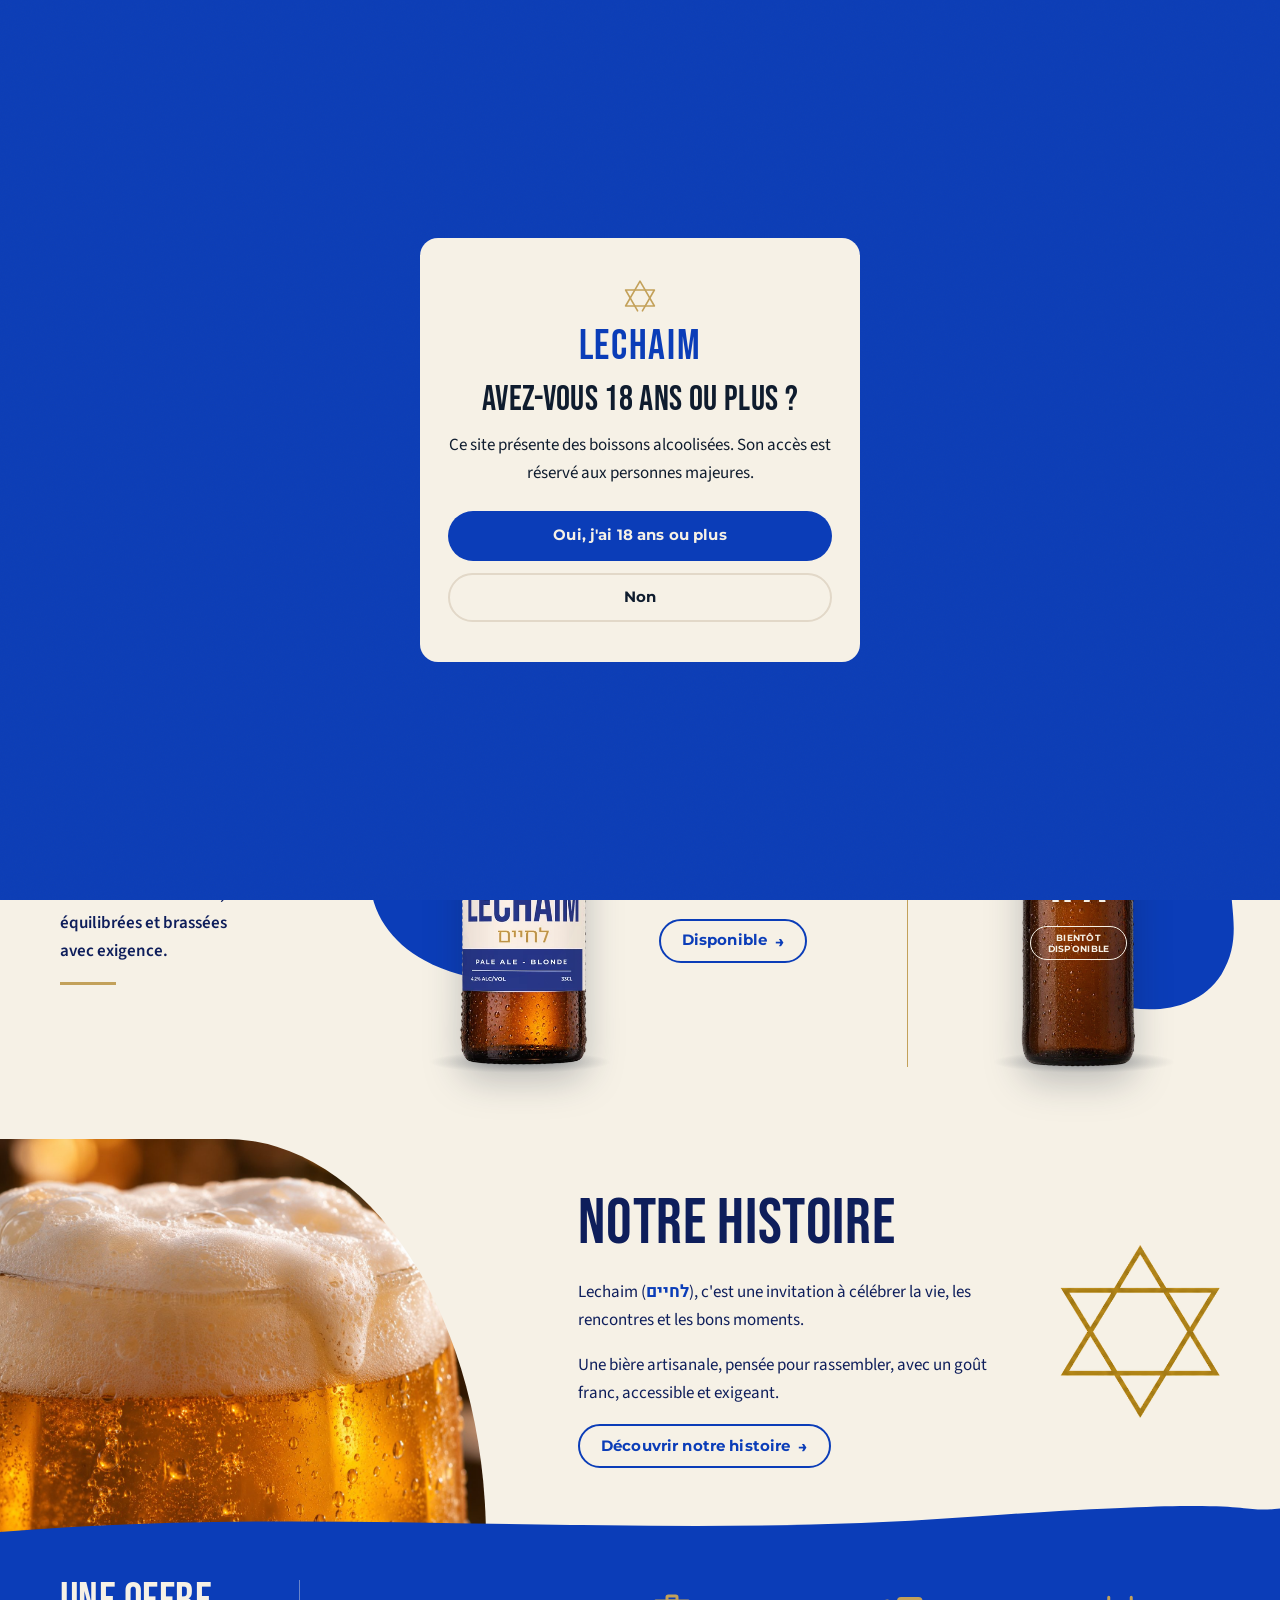
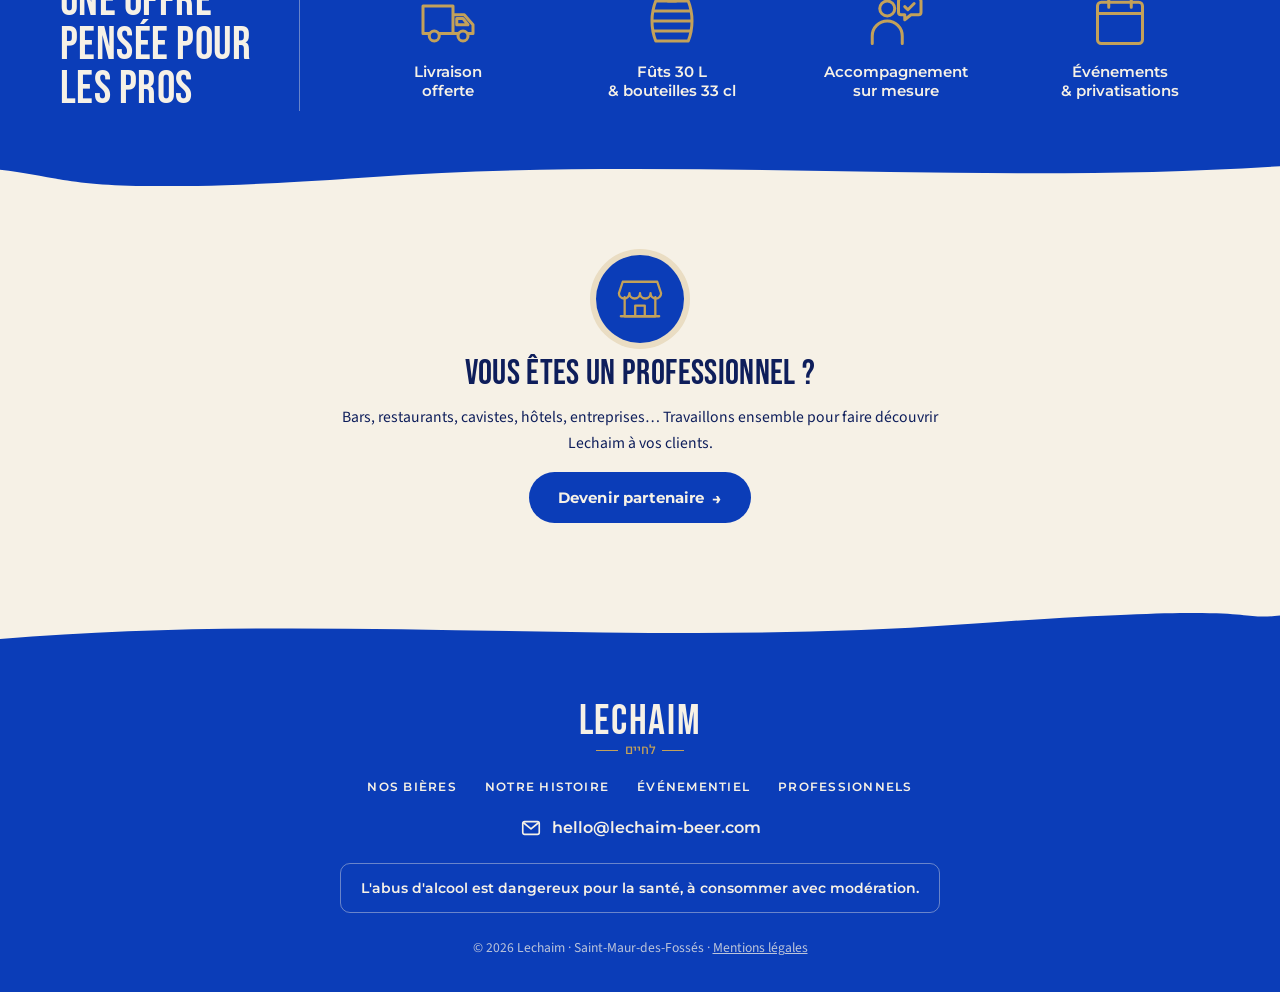
==== index.html @ b15ecffa "Formulaires : message de confirmation après l'envoi Co-Authored-By: Claude Opus 5.5 <noreply@anthrop" ====
<!doctype html>
<html lang="fr">
<head>
  <meta charset="utf-8">
  <meta name="viewport" content="width=device-width, initial-scale=1">
  <title>Lechaim · À la vie, et à tous ceux qui la célèbrent</title>
  <meta name="description" content="Lechaim, bières artisanales inspirées de la culture du partage. Pale Ale – Blonde 4,2 %, en fût de 30 L et bouteille de 33 cl. Offre dédiée aux professionnels.">
  <meta name="theme-color" content="#0B3DB8">
  <link rel="canonical" href="https://lechaim-beer.com/">
  <meta property="og:title" content="Lechaim · À la vie, et à tous ceux qui la célèbrent">
  <meta property="og:description" content="Lechaim, bières artisanales inspirées de la culture du partage. Pale Ale – Blonde 4,2 %, en fût de 30 L et bouteille de 33 cl. Offre dédiée aux professionnels.">
  <meta property="og:type" content="website">
  <meta property="og:url" content="https://lechaim-beer.com/">
  <link rel="icon" href="assets/img/favicon.svg" type="image/svg+xml">
  <link rel="preconnect" href="https://fonts.googleapis.com">
  <link rel="preconnect" href="https://fonts.gstatic.com" crossorigin>
  <link href="https://fonts.googleapis.com/css2?family=Bebas+Neue&family=Heebo:wght@500;700&family=Montserrat:wght@500;600;700&family=Source+Sans+3:wght@400;600&display=swap" rel="stylesheet">
  <link rel="stylesheet" href="assets/css/style.css?v=2026112404">
</head>
<body>

  <!-- Symboles réutilisables -->
  <svg width="0" height="0" style="position:absolute" aria-hidden="true">
    <!-- Étoile de David au trait, ouverte en bas (comme sur l'étiquette) -->
    <symbol id="star" viewBox="0 0 100 100">
      <g fill="none" stroke="currentColor" style="stroke-width: var(--sw, 4)" stroke-linejoin="round" stroke-linecap="round">
        <path d="M50 8 L86 70 L14 70 Z"/>
        <path d="M14 30 L86 30 L56 82 M44 82 L14 30"/>
      </g>
    </symbol>
    <!-- Vagues épaisses de la planche (couleur = currentColor) -->
    <symbol id="ribbons" viewBox="0 0 600 500" preserveAspectRatio="xMaxYMid slice" style="overflow:visible">
      <g fill="none" stroke="currentColor" stroke-linecap="round">
        <path d="M640 30 C 500 50, 540 190, 400 225 S 250 400, 150 540" stroke-width="74"/>
        <path d="M660 300 C 570 300, 560 420, 460 540" stroke-width="52"/>
      </g>
    </symbol>
    <!-- Rayons en éventail -->
    <symbol id="rays" viewBox="0 0 100 56">
      <g stroke="currentColor" stroke-width="3" stroke-linecap="round" fill="none">
        <line x1="50" y1="40" x2="50" y2="4"/>
        <line x1="40" y1="42" x2="30" y2="8"/><line x1="60" y1="42" x2="70" y2="8"/>
        <line x1="31" y1="47" x2="12" y2="20"/><line x1="69" y1="47" x2="88" y2="20"/>
        <line x1="26" y1="54" x2="2" y2="40"/><line x1="74" y1="54" x2="98" y2="40"/>
      </g>
    </symbol>

    <!-- Icônes au trait -->
    <symbol id="i-arrow" viewBox="0 0 24 24"><path d="M4 12h15M13 6l6 6-6 6" fill="none" stroke="currentColor" stroke-width="2" stroke-linecap="round" stroke-linejoin="round"/></symbol>
    <symbol id="i-briefcase" viewBox="0 0 24 24"><g fill="none" stroke="currentColor" stroke-width="1.8" stroke-linejoin="round"><rect x="3" y="7" width="18" height="13" rx="2"/><path d="M9 7V5h6v2M3 12h18M11 12v2h2v-2"/></g></symbol>
    <symbol id="i-truck" viewBox="0 0 48 48"><g fill="none" stroke="currentColor" stroke-width="2.4" stroke-linejoin="round" stroke-linecap="round"><path d="M4 12h24v22H4zM28 19h9l7 8v7H28z"/><circle cx="13" cy="36" r="4" fill="var(--icon-bg, #0B3DB8)"/><circle cx="36" cy="36" r="4" fill="var(--icon-bg, #0B3DB8)"/><path d="M31 22h5l4 5h-9z"/></g></symbol>
    <symbol id="i-keg" viewBox="0 0 48 48"><g fill="none" stroke="currentColor" stroke-width="2.4" stroke-linejoin="round"><path d="M11 8h26c2 5 3 11 3 16s-1 11-3 16H11c-2-5-3-11-3-16s1-11 3-16z"/><path d="M9 16h30M8 24h32M9 32h30"/><rect x="20" y="4" width="8" height="4" rx="1"/></g></symbol>
    <symbol id="i-cheers" viewBox="0 0 48 48"><g fill="none" stroke="currentColor" stroke-width="2.4" stroke-linejoin="round" stroke-linecap="round"><g transform="rotate(-16 15 28)"><path d="M8 14h14l-1.5 28h-11z"/><path d="M8.6 21h12.8"/></g><g transform="rotate(16 33 28)"><path d="M26 14h14l-1.5 28h-11z"/><path d="M26.6 21h12.8"/></g><path d="M24 3v5M18 5l2.5 4M30 5l-2.5 4"/></g></symbol>
    <symbol id="i-calendar" viewBox="0 0 48 48"><g fill="none" stroke="currentColor" stroke-width="2.4" stroke-linejoin="round" stroke-linecap="round"><rect x="6" y="9" width="36" height="33" rx="3"/><path d="M6 18h36M15 5v8M33 5v8"/></g></symbol>
    <symbol id="i-handshake" viewBox="0 0 48 48"><g fill="none" stroke="currentColor" stroke-width="2.4" stroke-linejoin="round" stroke-linecap="round"><path d="M2 16l8-4 6 2M46 16l-8-4-10 3-8 6c-2 2 0 5 3 4l6-4"/><path d="M10 12l-6 16 4 3M38 12l6 16-4 3"/><path d="M8 31l4 4c1 1 3 1 4 0M14 33l4 4c1 1 3 1 4 0M20 36l3 3c1 1 3 1 4 0l13-8M24 31l4 4"/></g></symbol>
    <symbol id="i-mail" viewBox="0 0 24 24"><g fill="none" stroke="currentColor" stroke-width="1.8" stroke-linejoin="round"><rect x="3" y="5" width="18" height="14" rx="2"/><path d="M3.5 6l8.5 7 8.5-7"/></g></symbol>
    <symbol id="i-box" viewBox="0 0 48 48"><g fill="none" stroke="currentColor" stroke-width="2.4" stroke-linejoin="round"><path d="M24 4l18 9v22l-18 9-18-9V13z"/><path d="M6 13l18 9 18-9M24 22v22M15 8.5l18 9v7"/></g></symbol>
    <symbol id="i-refresh" viewBox="0 0 48 48"><g fill="none" stroke="currentColor" stroke-width="2.4" stroke-linecap="round" stroke-linejoin="round"><path d="M39 18A16 16 0 0 0 10 14M9 30a16 16 0 0 0 29 4"/><path d="M10 6v8h8M38 42v-8h-8"/></g></symbol>
    <symbol id="i-cloche" viewBox="0 0 48 48"><g fill="none" stroke="currentColor" stroke-width="2.4" stroke-linecap="round" stroke-linejoin="round"><path d="M8 34a16 16 0 0 1 32 0z"/><path d="M4 38h40M24 18v-4M21 14h6"/></g></symbol>
    <symbol id="i-bottles" viewBox="0 0 48 48"><g fill="none" stroke="currentColor" stroke-width="2.4" stroke-linejoin="round"><path d="M14 4h4v9c0 3 4 5 4 9v22H10V22c0-4 4-6 4-9z"/><path d="M30 4h4v9c0 3 4 5 4 9v22H26V22c0-4 4-6 4-9z"/><path d="M10 28h12M26 28h12"/></g></symbol>
    <symbol id="i-shop" viewBox="0 0 48 48"><g fill="none" stroke="currentColor" stroke-width="2.4" stroke-linejoin="round"><path d="M6 8h36l3 10H3z"/><path d="M3 18c0 4 7 4 7 0 0 4 7 4 7 0 0 4 7 4 7 0 0 4 7 4 7 0 0 4 7 4 7 0 0 4 7 4 7 0"/><path d="M7 24v18h34V24M12 42V30h10v12M27 30h9v7h-9z"/></g></symbol>
    <symbol id="i-pro" viewBox="0 0 48 48"><g fill="none" stroke="currentColor" stroke-width="2.4" stroke-linejoin="round" stroke-linecap="round"><path d="M8 22v20h32V22"/><path d="M6 6h36l4 12a5.5 5.5 0 0 1-11 0 5.5 5.5 0 0 1-11 0 5.5 5.5 0 0 1-11 0 5.5 5.5 0 0 1-11 0z"/><path d="M19 42V31h10v11M4 42h40"/></g></symbol>
    <symbol id="i-conseil" viewBox="0 0 48 48"><g fill="none" stroke="currentColor" stroke-width="2.4" stroke-linejoin="round" stroke-linecap="round"><circle cx="17" cy="14" r="6"/><path d="M5 42v-6a12 12 0 0 1 24 0v6"/><path d="M28 6h14a2 2 0 0 1 2 2v9a2 2 0 0 1-2 2h-6l-5 4v-4h-3a2 2 0 0 1-2-2V8a2 2 0 0 1 2-2z"/><path d="M31 12.5l2.5 2.5 5-5"/></g></symbol>
    <symbol id="i-traiteur" viewBox="0 0 48 48"><g fill="none" stroke="currentColor" stroke-width="2.4" stroke-linejoin="round" stroke-linecap="round"><path d="M3 8c7 5 14 7 21 7s14-2 21-7"/><path d="M8 11l3 9 4-7M20 14.6l4 9 4-9M33 13l4 7 3-9"/><path d="M10 40a14 14 0 0 1 28 0z"/><path d="M6 44h36M24 26v-2"/></g></symbol>
    <symbol id="i-pin" viewBox="0 0 22 28"><path d="M11 0C5 0 0 5 0 11c0 8 11 17 11 17s11-9 11-17C22 5 17 0 11 0z" fill="currentColor"/><circle cx="11" cy="11" r="4" fill="#efe3cc"/></symbol>
  </svg>

  <!-- Contrôle d'âge (exigé pour un site de boisson alcoolisée) -->
  <div class="age-gate" id="age-gate" role="dialog" aria-modal="true" aria-labelledby="age-title" hidden>
    <div class="age-gate__card">
      <svg class="age-gate__star" aria-hidden="true"><use href="#star"/></svg>
      <p class="age-gate__logo">LECHAIM</p>
      <h2 id="age-title">Avez-vous 18 ans ou plus ?</h2>
      <p>Ce site présente des boissons alcoolisées. Son accès est réservé aux personnes majeures.</p>
      <div class="age-gate__actions">
        <button class="btn btn--blue" id="age-yes">Oui, j'ai 18 ans ou plus</button>
        <a class="btn btn--ghost" href="https://www.alcool-info-service.fr/">Non</a>
      </div>
    </div>
  </div>

  <header class="site-header" id="top">
    <div class="container site-header__inner">
      <a class="logo" href="./" aria-label="Lechaim, accueil">
        <span class="logo__name">LECHAIM</span>
        <span class="logo__he" lang="he" dir="rtl">לחיים</span>
      </a>
      <button class="nav-toggle" id="nav-toggle" aria-expanded="false" aria-controls="nav">
        <span class="sr-only">Menu</span><span></span><span></span><span></span>
      </button>
      <nav class="nav" id="nav" aria-label="Navigation principale">
        <a href="bieres.html">Nos bières</a>
        <a href="histoire.html">Notre histoire</a>
        <a href="evenements.html">Événementiel</a>
        <a class="btn btn--blue btn--sm btn--arrow btn--pro" href="pros.html">Professionnels</a>
      </nav>
    </div>
  </header>

  <main>
    <!-- HERO -->
    <section class="home-hero">
      <img class="home-hero__photo" src="assets/img/visuels/hero-verres.jpg" alt="Deux verres Lechaim sur une table en bois, en terrasse" width="1672" height="941">
      <svg class="home-hero__shape" viewBox="0 0 700 600" preserveAspectRatio="none" aria-hidden="true">
        <path d="M0 0 H610 C 540 90, 580 200, 540 300 C 500 390, 520 500, 500 600 H0 Z" fill="#0B3DB8"/>
      </svg>
      <div class="container home-hero__inner">
        <h1>À la vie, et à tous ceux qui la célèbrent</h1>
        <span class="rule" aria-hidden="true"></span>
        <p class="home-hero__lead">Des bières artisanales, modernes et conviviales, inspirées de la culture du partage.</p>
        <a class="btn btn--cream btn--arrow" href="pros.html#partenaire">Devenir partenaire</a>
      </div>
      <svg class="wave wave--bottom" viewBox="0 0 1440 120" preserveAspectRatio="none" aria-hidden="true">
        <path d="M0 70 C 300 20, 600 110, 900 70 S 1300 30, 1440 60 L1440 120 L0 120 Z" fill="#F6F1E6"/>
      </svg>
    </section>

    <!-- NOS BIÈRES -->
    <section class="home-beers" id="bieres">
      <div class="container home-beers__inner">
        <div class="home-beers__intro">
          <h2 class="title-xl">Nos bières</h2>
          <p>Des recettes actuelles, équilibrées et brassées avec exigence.</p>
          <span class="rule" aria-hidden="true"></span>
        </div>
        <div class="home-beer">
          <div class="home-beer__visual"><svg class="blob" viewBox="0 0 200 220" aria-hidden="true"><path d="M112 6 C 160 0, 196 34, 186 82 C 178 120, 198 150, 176 186 C 150 226, 92 222, 52 200 C 14 180, -6 140, 10 100 C 22 70, 50 62, 62 38 C 74 16, 88 9, 112 6 Z" fill="#0B3DB8"/></svg>
            <img class="bottle-img" src="assets/img/visuels/pale-ale-bouteille.webp" alt="Bouteille Lechaim Pale Ale – Blonde, 33 cl" width="420" height="849">
          </div>
          <div class="home-beer__info">
            <h3>Pale Ale<br>4,2 %</h3>
            <p>Blonde, fraîche et équilibrée.</p>
            <a class="btn btn--outline btn--arrow" href="bieres.html">Disponible</a>
          </div>
        </div>
        <div class="home-beer home-beer--soon">
          <div class="home-beer__visual"><svg class="blob" viewBox="0 0 200 220" aria-hidden="true"><path d="M112 6 C 160 0, 196 34, 186 82 C 178 120, 198 150, 176 186 C 150 226, 92 222, 52 200 C 14 180, -6 140, 10 100 C 22 70, 50 62, 62 38 C 74 16, 88 9, 112 6 Z" fill="#0B3DB8"/></svg>
            <img class="home-beer__rays" src="assets/img/visuels/motif-rayons.png" alt="" aria-hidden="true">
            <div class="ipa-bottle" role="img" aria-label="Bouteille Lechaim IPA, bientôt disponible">
              <img src="assets/img/visuels/bouteille-ipa.webp" alt="" width="420" height="860">
              <span class="ipa-bottle__name">IPA</span>
              <span class="ipa-bottle__badge">Bientôt<br>disponible</span>
            </div>
          </div>
        </div>
      </div>
    </section>

    <!-- NOTRE HISTOIRE -->
    <section class="home-story" id="histoire">
      <img class="home-story__photo" src="assets/img/visuels/mousse.jpg" alt="" width="1448" height="1086" loading="lazy">
      <div class="container home-story__inner">
        <div class="home-story__text">
          <h2 class="title-xl">Notre histoire</h2>
          <p>Lechaim (<span lang="he" dir="rtl" class="he-inline">לחיים</span>), c'est une invitation à célébrer la vie, les rencontres et les bons moments.</p>
          <p>Une bière artisanale, pensée pour rassembler, avec un goût franc, accessible et exigeant.</p>
          <a class="btn btn--outline btn--arrow" href="histoire.html">Découvrir notre histoire</a>
        </div>
        <img class="home-story__star" src="assets/img/visuels/motif-etoile.png" alt="" aria-hidden="true">
      </div>
    </section>

    <!-- OFFRE PROS -->
    <section class="home-pros">
      <div class="container home-pros__inner">
        <h2>Une offre<br>pensée pour<br>les pros</h2>
        <ul class="home-pros__list">
          <li><svg aria-hidden="true"><use href="#i-truck"/></svg>Livraison<br>offerte</li>
          <li><svg aria-hidden="true"><use href="#i-keg"/></svg>Fûts 30 L<br>&amp; bouteilles 33 cl</li>
          <li><svg aria-hidden="true"><use href="#i-conseil"/></svg>Accompagnement<br>sur mesure</li>
          <li><svg aria-hidden="true"><use href="#i-calendar"/></svg>Événements<br>&amp; privatisations</li>
        </ul>
      </div>
    </section>

    <!-- PROFESSIONNELS (la section « Où nous trouver » reviendra avec les premiers points de vente) -->
    <section class="home-find home-find--pro-only">
      <div class="container home-find__inner">
        <div class="home-find__pro">
          <span class="home-find__badge" aria-hidden="true"><svg><use href="#i-pro"/></svg></span>
          <h3>Vous êtes un professionnel ?</h3>
          <p>Bars, restaurants, cavistes, hôtels, entreprises… Travaillons ensemble pour faire découvrir Lechaim à vos clients.</p>
          <a class="btn btn--blue btn--arrow" href="pros.html">Devenir partenaire</a>
        </div>
      </div>
    </section>
  </main>

  <footer class="site-footer">
    <div class="container site-footer__inner">
      <div class="site-footer__brand">
        <span class="logo__name">LECHAIM</span>
        <span class="logo__he" lang="he" dir="rtl">לחיים</span>
      </div>
      <nav class="site-footer__nav" aria-label="Pied de page">
        <a href="bieres.html">Nos bières</a>
        <a href="histoire.html">Notre histoire</a>
        <a href="evenements.html">Événementiel</a>
        <a href="pros.html">Professionnels</a>
      </nav>
      <a class="site-footer__mail" href="mailto:hello@lechaim-beer.com"><svg class="icon" aria-hidden="true"><use href="#i-mail"/></svg>hello@lechaim-beer.com</a>
      <p class="site-footer__legal">L'abus d'alcool est dangereux pour la santé, à consommer avec modération.</p>
      <p class="site-footer__small">© <span id="year">2026</span> Lechaim · Saint-Maur-des-Fossés · <a href="mentions-legales.html">Mentions légales</a></p>
    </div>
  </footer>

  <script src="assets/js/main.js?v=2026112404"></script>
</body>
</html>
---- assets/css/style.css ----
/* Lechaim · feuille de style principale
   Charte : bleu #0B3DB8, crème #F6F1E6, sable #E2D8C8, or #C3A15A, bleu nuit #0F1C2E
   Polices : Bebas Neue Pro (titres, repli Bebas Neue), Montserrat (UI), Source Sans 3 (texte), Heebo (hébreu) */

:root {
  --blue: #0B3DB8;
  --blue-deep: #08308f;
  --cream: #F6F1E6;
  --sand: #E2D8C8;
  --gold: #C3A15A;
  --night: #0F1C2E;
  --amber: #E9B949;

  --f-display: "Bebas Neue Pro", "Bebas Neue", Impact, sans-serif;
  --f-ui: "Montserrat", system-ui, sans-serif;
  --f-text: "Source Sans 3", system-ui, sans-serif;
  --f-he: "Heebo", "Arial Hebrew", sans-serif;

  --radius: 18px;
  --container: 1160px;
  --grain: url("data:image/svg+xml,%3Csvg xmlns='http://www.w3.org/2000/svg' width='160' height='160'%3E%3Cfilter id='n'%3E%3CfeTurbulence type='fractalNoise' baseFrequency='.9' numOctaves='3' stitchTiles='stitch'/%3E%3CfeColorMatrix values='0 0 0 0 0.06 0 0 0 0 0.11 0 0 0 0 0.18 0 0 0 .07 0'/%3E%3C/filter%3E%3Crect width='100%25' height='100%25' filter='url(%23n)'/%3E%3C/svg%3E");
}

*, *::before, *::after { box-sizing: border-box; }
html { scroll-behavior: smooth; scroll-padding-top: 84px; }
body {
  margin: 0;
  font: 400 1.0625rem/1.65 var(--f-text);
  color: var(--night);
  background: var(--cream);
  -webkit-font-smoothing: antialiased;
  overflow-x: hidden;
}
img, svg { display: block; max-width: 100%; }
a { color: inherit; }
h1, h2, h3 { font-family: var(--f-display); font-weight: 400; letter-spacing: .01em; line-height: .95; margin: 0 0 .4em; }
h1 { font-size: clamp(3.4rem, 8vw, 6.4rem); }
h2 { font-size: clamp(2.6rem, 5vw, 4rem); color: var(--blue); }
h3 { font-size: 2rem; }
p { margin: 0 0 1em; }
[lang="he"] { font-family: var(--f-he); }

.container { width: min(100% - 32px, var(--container)); margin-inline: auto; }
.sr-only { position: absolute; width: 1px; height: 1px; overflow: hidden; clip: rect(0 0 0 0); white-space: nowrap; }

.eyebrow {
  font: 600 .78rem/1 var(--f-ui);
  letter-spacing: .18em; text-transform: uppercase;
  color: var(--blue); margin-bottom: 1rem;
}
.eyebrow--gold { color: var(--gold); }

/* Boutons */
.btn {
  display: inline-flex; align-items: center; justify-content: center; gap: .5em;
  font: 700 .85rem/1 var(--f-ui); letter-spacing: .1em; text-transform: uppercase;
  padding: 1.05em 1.8em; border-radius: 999px; border: 2px solid transparent;
  text-decoration: none; cursor: pointer; transition: transform .15s, background .2s, color .2s;
}
.btn:hover { transform: translateY(-2px); }
.btn--blue { background: var(--blue); color: var(--cream); }
.btn--blue:hover { background: var(--blue-deep); }
.btn--cream { background: var(--cream); color: var(--blue); }
.btn--ghost { border-color: var(--sand); color: var(--night); background: transparent; }
.btn--sm { padding: .8em 1.4em; font-size: .78rem; }

/* Logo */
.logo { display: inline-grid; grid-template-columns: auto; justify-items: center; text-decoration: none; position: relative; padding-top: 6px; }
.logo__name { font: 400 2.1rem/0.9 var(--f-display); color: var(--blue); letter-spacing: .04em; }
.logo__he {
  display: flex; align-items: center; gap: .5em;
  font: 500 .8rem/1 var(--f-he); color: var(--gold); margin-top: .25em;
}
.logo__he::before, .logo__he::after { content: ""; width: 22px; height: 1px; background: var(--gold); }
.logo__star { position: absolute; width: 18px; height: 18px; color: var(--gold); top: -6px; right: -10px; }

/* En-tête */
.site-header {
  position: sticky; top: 0; z-index: 50;
  background: color-mix(in srgb, var(--cream) 92%, transparent);
  backdrop-filter: blur(8px);
  border-bottom: 1px solid var(--sand);
}
.site-header__inner { display: flex; align-items: center; justify-content: space-between; height: 76px; }
.nav { display: flex; align-items: center; gap: 2rem; }
.nav a:not(.btn) {
  font: 600 .82rem/1 var(--f-ui); letter-spacing: .08em; text-transform: uppercase;
  text-decoration: none; color: var(--night); position: relative;
}
.nav a:not(.btn)::after {
  content: ""; position: absolute; left: 0; right: 0; bottom: -6px; height: 2px;
  background: var(--gold); transform: scaleX(0); transition: transform .2s;
}
.nav a:not(.btn):hover::after { transform: scaleX(1); }
.nav-toggle { display: none; }

@media (max-width: 860px) {
  .nav-toggle {
    display: grid; gap: 5px; background: none; border: 0; padding: 10px; cursor: pointer;
  }
  .nav-toggle span:not(.sr-only) { width: 24px; height: 2px; background: var(--blue); transition: transform .2s, opacity .2s; }
  .nav-toggle[aria-expanded="true"] span:nth-child(2) { transform: translateY(7px) rotate(45deg); }
  .nav-toggle[aria-expanded="true"] span:nth-child(3) { opacity: 0; }
  .nav-toggle[aria-expanded="true"] span:nth-child(4) { transform: translateY(-7px) rotate(-45deg); }
  .nav {
    position: absolute; top: 76px; left: 0; right: 0;
    flex-direction: column; align-items: stretch; gap: 0;
    background: var(--cream); border-bottom: 1px solid var(--sand);
    padding: 8px 16px 20px; display: none;
  }
  .nav.is-open { display: flex; }
  .nav a:not(.btn) { padding: 16px 0; border-bottom: 1px solid var(--sand); }
  .nav .btn { margin-top: 16px; }
}

/* Hero */
.hero { position: relative; background: var(--blue); color: var(--cream); overflow: hidden; }
.hero::before {
  content: ""; position: absolute; inset: 0; background: var(--grain); opacity: .9; mix-blend-mode: overlay; pointer-events: none;
}
/* Vagues crème épaisses, comme sur la planche */
.hero__ribbons {
  position: absolute; top: 0; right: 0; width: 62%; height: 100%;
  color: var(--cream); pointer-events: none; overflow: visible;
}
.hero__visual { position: relative; }
.hero__star {
  position: absolute; width: 62%; aspect-ratio: 1; height: auto; left: -8%; top: -6%;
  color: var(--gold); opacity: .9;
}
.hero__inner {
  position: relative; z-index: 1;
  display: grid; grid-template-columns: 1.1fr .9fr; align-items: center; gap: 2rem;
  padding: clamp(64px, 10vw, 120px) 0 clamp(110px, 12vw, 160px);
}
.hero h1 { color: var(--cream); max-width: 10ch; }
.hero__lead { font-size: 1.25rem; max-width: 30ch; opacity: .92; }
.hero__toast { font: 600 1rem/1 var(--f-ui); color: var(--gold); margin-bottom: 2rem; display: flex; gap: .5em; align-items: center; }
.hero__toast [lang="he"] { font-size: 1.35rem; font-weight: 700; }
.hero__glasses { position: relative; width: min(100%, 440px); margin-inline: auto; filter: drop-shadow(0 20px 30px rgba(8, 20, 60, .35)); }
.wave { position: absolute; left: 0; width: 100%; height: 90px; }
.wave--bottom { bottom: -1px; }

@media (max-width: 760px) {
  .hero__inner { grid-template-columns: 1fr; text-align: left; }
  .hero__visual { order: -1; }
  .hero__glasses { width: 240px; margin: 0; }
  .hero__ribbons { width: 100%; height: 40%; opacity: .25; }
  .hero__star { width: 50%; left: -4%; }
}

/* Sections */
.section { padding: clamp(72px, 10vw, 120px) 0; }
.section__head { margin-bottom: 2.5rem; }

/* Carrousel des bières */
.carousel { position: relative; }
.carousel__track {
  display: flex; gap: 24px; overflow-x: auto; scroll-snap-type: x mandatory;
  padding: 4px 4px 24px; scrollbar-width: none;
}
.carousel__track::-webkit-scrollbar { display: none; }
.carousel__btn {
  position: absolute; top: 50%; transform: translateY(-50%); z-index: 2;
  width: 48px; height: 48px; border-radius: 50%; border: 0;
  background: var(--blue); color: var(--cream); font-size: 1.8rem; line-height: 1; cursor: pointer;
  box-shadow: 0 6px 20px rgba(15, 28, 46, .18);
}
.carousel__btn--prev { left: -22px; }
.carousel__btn--next { right: -22px; }
.carousel__btn[disabled] { opacity: 0; pointer-events: none; }
@media (max-width: 760px) { .carousel__btn { display: none; } }

.beer-card {
  flex: 0 0 min(86%, 360px); scroll-snap-align: start;
  background: #fffdf8; border: 1px solid var(--sand); border-radius: var(--radius);
  overflow: hidden; display: flex; flex-direction: column;
}
.beer-card--featured { flex-basis: min(92%, 720px); flex-direction: row; }
.beer-card__visual {
  background: var(--blue); display: grid; place-items: center; padding: 32px 24px;
  position: relative; overflow: hidden; min-height: 240px;
}
.beer-card--featured .beer-card__visual { flex: 0 0 42%; }
.beer-card__visual::before {
  content: ""; position: absolute; width: 340px; height: 340px; border-radius: 50%;
  background: var(--blue-deep); bottom: -170px; left: 50%; transform: translateX(-50%);
}
.beer-card__visual .bottle { position: relative; height: 360px; width: auto; filter: drop-shadow(0 18px 24px rgba(0,0,0,.3)); }
.beer-card__visual--soon { background: var(--sand); }
.beer-card__visual--soon::before { background: #d6cab6; }
.beer-card__visual--soon svg { position: relative; width: 84px; height: 84px; color: var(--gold); }
.beer-card__visual--waves { background: var(--cream); }
.beer-card__body { padding: 28px; }
.beer-card__style { font: 700 .74rem/1 var(--f-ui); letter-spacing: .16em; text-transform: uppercase; color: var(--gold); margin-bottom: .8rem; }
.beer-card h3 { color: var(--blue); font-size: 2.4rem; }
.beer-card__meta { display: flex; gap: .6rem; }
.beer-card__meta span {
  font: 700 .78rem/1 var(--f-ui); letter-spacing: .06em;
  background: var(--blue); color: var(--cream); padding: .55em .9em; border-radius: 999px;
}
.beer-card__he { color: #5b6473; font-size: .95rem; }
.beer-card__facts { margin: 1.2rem 0 0; padding-top: 1rem; border-top: 1px solid var(--sand); font-size: .95rem; }
.beer-card__facts dt { font: 700 .72rem/1 var(--f-ui); letter-spacing: .14em; text-transform: uppercase; color: var(--blue); margin-bottom: .4rem; }
.beer-card__facts dd { margin: 0; }

@media (max-width: 760px) {
  .beer-card--featured { flex-direction: column; flex-basis: 88%; }
  .beer-card__visual .bottle { height: 300px; }
}

/* Notre histoire */
.story { background: var(--sand) var(--grain); }
.story__inner { display: grid; grid-template-columns: .8fr 1.2fr; gap: clamp(32px, 6vw, 96px); align-items: center; }
.story__mark { position: relative; aspect-ratio: 1; max-width: 420px; width: 100%; }
.semi { position: absolute; border-radius: 50%; }
.semi--blue { inset: 0 0 0 0; background: var(--blue); clip-path: inset(50% 0 0 0); }
.semi--gold { width: 62%; height: 62%; left: 19%; top: 19%; background: var(--gold); clip-path: inset(0 0 50% 0); opacity: .9; }
.story__star { position: absolute; width: 38%; height: 38%; left: 31%; top: 6%; color: var(--blue); }
.story__text h2 { max-width: 14ch; }
.he-inline { color: var(--blue); font-weight: 700; }
.story__values { list-style: none; padding: 0; margin: 2rem 0; display: grid; gap: 1rem; }
.story__values li { padding-left: 1.4rem; border-left: 2px solid var(--gold); }
.story__values strong { display: block; font: 700 .78rem/1.4 var(--f-ui); letter-spacing: .14em; text-transform: uppercase; color: var(--blue); }
.link-arrow { font: 700 .82rem/1 var(--f-ui); letter-spacing: .1em; text-transform: uppercase; color: var(--blue); text-decoration: none; border-bottom: 2px solid var(--gold); padding-bottom: 4px; }
.link-arrow::after { content: " →"; }
@media (max-width: 760px) {
  .story__inner { grid-template-columns: 1fr; }
  .story__mark { max-width: 260px; }
}

/* Actus */
.news__grid { display: grid; grid-template-columns: repeat(3, 1fr); gap: 24px; }
.news-card { background: #fffdf8; border: 1px solid var(--sand); border-radius: var(--radius); padding: 28px; }
.news-card--blue { background: var(--blue); color: var(--cream); border-color: var(--blue); }
.news-card.news-card--blue h3 { color: var(--cream); }
.news-card__tag { font: 700 .72rem/1 var(--f-ui); letter-spacing: .16em; text-transform: uppercase; color: var(--gold); }
.news-card h3 { color: var(--blue); }
@media (max-width: 860px) { .news__grid { grid-template-columns: 1fr; } }

/* Nous trouver */
.find { background: var(--night); color: var(--cream); }
.find h2 { color: var(--cream); }
.find__inner { display: grid; grid-template-columns: 1.2fr .8fr; gap: 48px; align-items: center; }
.find__inner p { max-width: 46ch; opacity: .9; }
.find__card {
  font-style: normal; border: 1px solid var(--gold); border-radius: var(--radius); padding: 32px;
  background: rgba(246, 241, 230, .04);
}
.find__name { font: 400 2rem/1 var(--f-display); color: var(--cream); letter-spacing: .04em; }
.find__web { font: 600 .82rem/1 var(--f-ui); letter-spacing: .12em; text-transform: uppercase; color: var(--gold); margin: 0; }
@media (max-width: 760px) { .find__inner { grid-template-columns: 1fr; } }

/* Pied de page */
.site-footer { background: var(--blue); color: var(--cream); padding: 56px 0 32px; }
.site-footer__inner { display: grid; gap: 24px; justify-items: center; text-align: center; }
.site-footer__brand { display: grid; justify-items: center; }
.site-footer__brand .logo__name { color: var(--cream); font-size: 2.6rem; }
.site-footer__nav { display: flex; flex-wrap: wrap; justify-content: center; gap: 12px 28px; }
.site-footer__nav a { font: 600 .78rem/1 var(--f-ui); letter-spacing: .1em; text-transform: uppercase; text-decoration: none; }
.site-footer__legal { font: 600 .9rem/1.4 var(--f-ui); margin: 0; padding: 14px 20px; border: 1px solid rgba(246,241,230,.4); border-radius: 10px; }
.site-footer__small { font-size: .85rem; opacity: .75; margin: 0; }

/* Contrôle d'âge */
.age-gate {
  position: fixed; inset: 0; z-index: 100; display: grid; place-items: center; padding: 16px;
  background: var(--blue) var(--grain);
}
.age-gate[hidden] { display: none; }
.age-gate__card {
  background: var(--cream); border-radius: var(--radius); padding: 40px 28px; max-width: 440px; width: 100%;
  text-align: center; position: relative;
}
.age-gate__star { width: 40px; height: 40px; color: var(--gold); margin: 0 auto 8px; }
.age-gate__logo { font: 400 2.6rem/1 var(--f-display); color: var(--blue); letter-spacing: .04em; margin-bottom: 1rem; }
.age-gate h2 { font-size: 2.2rem; color: var(--night); }
.age-gate__actions { display: grid; gap: 12px; margin-top: 1.5rem; }

@media (prefers-reduced-motion: reduce) {
  html { scroll-behavior: auto; }
  .btn, .nav a::after { transition: none; }
}

/* ===== Pages intérieures ===== */
.nav a[aria-current="page"]::after { transform: scaleX(1); }

.page-hero { position: relative; background: var(--blue); color: var(--cream); overflow: hidden; }
.page-hero::before { content: ""; position: absolute; inset: 0; background: var(--grain); opacity: .9; mix-blend-mode: overlay; pointer-events: none; }
.page-hero__inner { position: relative; z-index: 1; padding: clamp(56px, 8vw, 96px) 0 clamp(96px, 10vw, 130px); }
.page-hero h1 { color: var(--cream); max-width: 16ch; font-size: clamp(3rem, 7vw, 5.4rem); }
.page-hero__lead { font-size: 1.2rem; max-width: 46ch; opacity: .92; margin: 0; }
.page-hero__lead:empty { display: none; }
.page-hero__he { font: 600 1.05rem/1 var(--f-ui); color: var(--gold); display: flex; gap: .5em; align-items: center; margin: 0; }
.page-hero__he [lang="he"] { font-size: 1.5rem; font-weight: 700; }

.section--sand { background: var(--sand) var(--grain); }
.section--night { background: var(--night); color: var(--cream); }
.section--night h2 { color: var(--cream); }
.section--tight { padding: clamp(48px, 6vw, 72px) 0; }

.lead { font-size: 1.2rem; }
.note { font-size: .95rem; color: #4a5361; }
.section--night .note { color: inherit; opacity: .8; }

.prose { max-width: 720px; }
.prose h2 { margin-top: .2em; }
.prose a:not(.link-arrow) { color: var(--blue); text-decoration-color: var(--gold); text-underline-offset: 3px; }
.section--night .prose a:not(.link-arrow) { color: var(--gold); }
.prose--flush { max-width: none; }
.link-arrow--gold { color: var(--gold); }
.news-card--blue .link-arrow { color: var(--cream); }

/* Élément provisoire, volontairement visible */
.ph {
  background: #fff3c4; color: #6b4e00; border: 1px dashed #c9a227; border-radius: 4px;
  padding: 0 .35em; font-size: .92em; box-decoration-break: clone; -webkit-box-decoration-break: clone;
}

/* Fiche produit */
.product { display: grid; grid-template-columns: .8fr 1.2fr; gap: clamp(32px, 6vw, 80px); align-items: center; }
.product__visual {
  background: var(--blue); border-radius: var(--radius); display: grid; place-items: center;
  padding: 48px 24px; position: relative; overflow: hidden;
}
.product__visual::before { content: ""; position: absolute; width: 420px; height: 420px; border-radius: 50%; background: var(--blue-deep); bottom: -210px; left: 50%; transform: translateX(-50%); }
.product__visual .bottle { position: relative; height: 440px; width: auto; filter: drop-shadow(0 18px 24px rgba(0,0,0,.3)); }
.product__body .beer-card__meta { margin-bottom: 1.4rem; }
.specs { margin: 2rem 0 0; display: grid; grid-template-columns: repeat(auto-fit, minmax(120px, 1fr)); gap: 1px; background: var(--sand); border: 1px solid var(--sand); border-radius: 12px; overflow: hidden; }
.specs div { background: #fffdf8; padding: 14px 16px; }
.specs dt { font: 700 .7rem/1.2 var(--f-ui); letter-spacing: .14em; text-transform: uppercase; color: var(--blue); margin-bottom: .35rem; }
.specs dd { margin: 0; font-weight: 600; }
@media (max-width: 760px) {
  .product { grid-template-columns: 1fr; }
  .product__visual .bottle { height: 320px; }
}

.two-col { display: grid; grid-template-columns: 1fr 1fr; gap: clamp(32px, 6vw, 80px); }
@media (max-width: 860px) { .two-col { grid-template-columns: 1fr; } }

.ingredients { display: grid; gap: 16px; margin-bottom: 1rem; }
.ingredients > div { background: #fffdf8; border: 1px solid #d6cab6; border-radius: 12px; padding: 18px 20px; }
.ingredients p { margin: 0; }
.ingredients__lang { font: 700 .7rem/1 var(--f-ui); letter-spacing: .14em; text-transform: uppercase; color: var(--gold); margin-bottom: .6rem !important; }

.label-quote { margin: 0 0 1rem; padding: 28px; background: var(--cream); border-radius: var(--radius); border-left: 3px solid var(--gold); }
.label-quote__tag { font: 700 .78rem/1.3 var(--f-ui); letter-spacing: .14em; text-transform: uppercase; color: var(--gold); }
.label-quote__he { font-size: 1.05rem; color: var(--blue); margin: 0; }

.tips { display: grid; grid-template-columns: repeat(auto-fit, minmax(220px, 1fr)); gap: 24px; }
.tip { background: #fffdf8; border: 1px solid var(--sand); border-radius: var(--radius); padding: 28px; border-top: 3px solid var(--gold); }
.tip h3 { color: var(--blue); }
.tip p { margin: 0; }

.soon { display: flex; gap: 28px; align-items: center; background: var(--sand); border-radius: var(--radius); padding: 32px; }
.soon__star { flex: 0 0 64px; width: 64px; height: 64px; color: var(--gold); }
.soon h2 { font-size: clamp(2rem, 4vw, 2.8rem); }
.soon p { margin: 0; }
.soon a { color: var(--blue); }
@media (max-width: 600px) { .soon { flex-direction: column; align-items: flex-start; } }

/* Actus et points de vente */
.news__grid--four { grid-template-columns: repeat(2, 1fr); }
.news-card--placeholder { border-style: dashed; background: transparent; }
.news-card .link-arrow { display: inline-block; margin-top: .4rem; }
.pos__grid { display: grid; grid-template-columns: repeat(3, 1fr); gap: 24px; margin-bottom: 1.5rem; }
.pos-card { border: 1px dashed #c9b994; border-radius: var(--radius); padding: 28px; }
.pos-card h3 { font-size: 1.6rem; color: var(--blue); }
@media (max-width: 860px) { .pos__grid, .news__grid--four { grid-template-columns: 1fr; } }
.find__card a { color: var(--gold); }

/* Mentions légales */
.legal h2 { font-size: clamp(1.8rem, 3vw, 2.4rem); margin-top: 1.6em; }
.legal h2:first-child { margin-top: 0; }
.legal ul { padding-left: 1.2rem; }
.legal li { margin-bottom: .4rem; }


/* ===== Motifs de la planche d'identité ===== */
.rule { display: block; width: 56px; height: 3px; background: var(--gold); margin: .2rem 0 1.4rem; }
.btn--arrow::after { content: "→"; font-size: 1.1em; }
.logo__name { font-size: 2.3rem; }

/* Étoile ouverte : trait fin dans les grands formats */
.hero__star, .page-hero__star { --sw: 1.6; }

/* Pages intérieures : mêmes vagues et étoile que l'accueil */
.hero__ribbons--page { width: 48%; }
.page-hero__star {
  position: absolute; width: 220px; height: 220px; right: 28%; top: 14%;
  color: var(--gold); opacity: .8; pointer-events: none;
}
@media (max-width: 760px) {
  .hero__ribbons--page { width: 70%; height: 100%; opacity: .35; }
  .page-hero__star { width: 120px; height: 120px; right: 6%; top: 8%; }
}

/* Visuels bouteille sur crème avec demi-cercle granuleux */
.beer-card__visual, .product__visual { background: var(--cream); }
.beer-card__visual::before, .product__visual::before {
  background: radial-gradient(circle, var(--blue) 1.6px, transparent 1.9px) 0 0 / 8px 8px;
  -webkit-mask: linear-gradient(to bottom, transparent, #000 75%);
          mask: linear-gradient(to bottom, transparent, #000 75%);
  opacity: .9;
}
.beer-card__visual { border-right: 1px solid var(--sand); }
.beer-card__visual--soon { background: var(--sand); }
.beer-card__visual--soon::before { background: radial-gradient(circle, var(--gold) 1.6px, transparent 1.9px) 0 0 / 8px 8px; }
.product__visual { border: 1px solid var(--sand); }
.carousel__btn { background: var(--cream); color: var(--blue); border: 2px solid var(--blue); }

/* Illustration Notre histoire */
.story__illu { width: 100%; max-width: 420px; justify-self: center; }
.story__illu svg { width: 100%; height: auto; }
@media (max-width: 760px) { .story__illu { max-width: 280px; } }

/* ===== Accueil fidèle à la maquette ===== */
.hero--photo {
  background: linear-gradient(90deg, var(--blue) 0%, #0d32a0 35%, #10287a 70%);
  min-height: clamp(460px, 44vw, 620px); display: flex; align-items: center;
}
.hero--photo::before { opacity: .5; }
.hero__photo {
  position: absolute; top: 0; right: 0; height: 100%; width: 62%; object-fit: cover; object-position: left center;
  -webkit-mask-image: linear-gradient(90deg, transparent 0%, #000 22%);
          mask-image: linear-gradient(90deg, transparent 0%, #000 22%);
}
.hero--photo .hero__inner { display: block; padding: clamp(56px, 7vw, 96px) 0; width: min(100% - 32px, var(--container)); }
.hero--photo .hero__text { max-width: 520px; }
.hero--photo h1 { max-width: 11ch; font-size: clamp(3.4rem, 6.6vw, 5.6rem); line-height: .92; text-shadow: 0 2px 24px rgba(8, 20, 60, .35); }
.hero--photo .hero__toast { color: var(--cream); }
.hero--photo .hero__toast [lang="he"] { color: var(--gold); }
@media (max-width: 760px) {
  .hero--photo { display: block; min-height: 0; background: #10287a; }
  .hero__photo {
    position: relative; width: 100%; height: auto; aspect-ratio: 891 / 620; object-position: 30% center;
    -webkit-mask-image: linear-gradient(180deg, #000 70%, transparent 100%);
            mask-image: linear-gradient(180deg, #000 70%, transparent 100%);
  }
  .hero--photo .hero__inner { padding: 8px 0 56px; }
}

.duo { background: var(--cream) var(--grain); border-bottom: 1px solid var(--sand); }
.duo__inner { display: grid; grid-template-columns: 1.15fr 1fr; }
.duo__inner > * { min-width: 0; }
.duo__beers { padding: 40px 40px 40px 0; border-right: 1px solid var(--sand); }
.duo__story { padding: 40px 0 0 40px; display: grid; grid-template-columns: 1fr auto; gap: 16px; align-items: end; }
.duo__story-text { align-self: center; padding-bottom: 40px; }
.duo__title { font: 700 1.05rem/1 var(--f-ui); letter-spacing: .08em; text-transform: uppercase; color: var(--blue); margin-bottom: 1.2rem; }
.duo__story p { font-size: 1rem; }
.duo__illu { width: clamp(160px, 18vw, 230px); height: auto; mix-blend-mode: multiply; }

.shelf { position: relative; padding: 0 36px; }
.shelf__track { display: flex; gap: 12px; overflow-x: auto; scroll-snap-type: x mandatory; scrollbar-width: none; justify-content: space-between; }
.shelf__track::-webkit-scrollbar { display: none; }
.shelf__item {
  flex: 0 0 120px; scroll-snap-align: start; display: grid; justify-items: center; gap: 4px;
  text-decoration: none; color: var(--night); text-align: center;
}
.shelf__item .bottle { height: 250px; width: auto; filter: drop-shadow(0 12px 16px rgba(15, 28, 46, .22)); margin-bottom: 8px; transition: transform .2s; }
a.shelf__item:hover .bottle { transform: translateY(-4px); }
.shelf__name { font: 700 .72rem/1.2 var(--f-ui); letter-spacing: .1em; text-transform: uppercase; color: var(--blue); }
.shelf__meta { font-size: .85rem; color: #5b6473; }
.shelf .carousel__btn { width: 34px; height: 34px; font-size: 1.3rem; top: 125px; box-shadow: none; border-width: 1.5px; }
.shelf .carousel__btn--prev { left: 0; }
.shelf .carousel__btn--next { right: 0; }
.shelf .carousel__btn[disabled] { opacity: .35; pointer-events: none; }

@media (max-width: 900px) {
  .duo__inner { grid-template-columns: 1fr; }
  .duo__beers { padding: 48px 0 40px; border-right: 0; border-bottom: 1px solid var(--sand); }
  .duo__story { padding: 40px 0 0; }
}
@media (max-width: 760px) { .shelf .carousel__btn { display: grid; place-items: center; } }
@media (max-width: 480px) {
  .shelf__track { justify-content: flex-start; }
  .duo__story { grid-template-columns: 1fr; }
  .duo__story-text { padding-bottom: 0; }
  .duo__illu { justify-self: end; }
}

/* ===== Page d'accueil finale (maquette d'Ianis, 23/11) ===== */
:root { --ink: #0E1E5B; }
.btn { text-transform: none; letter-spacing: .01em; font-size: .92rem; }
.btn--sm { font-size: .88rem; }
.btn--outline { border-color: var(--blue); color: var(--blue); background: transparent; padding: .8em 1.4em; }
.btn--outline:hover { background: var(--blue); color: var(--cream); }
.btn .icon { width: 18px; height: 18px; }
.btn--pro[aria-current="page"] { background: var(--blue-deep); }
.nav a:not(.btn) { text-transform: none; letter-spacing: 0; font-size: .95rem; color: var(--ink); }
.logo__name { font-size: 2.6rem; }
.title-xl { font-size: clamp(3rem, 5vw, 4.4rem); color: var(--ink); line-height: .9; }

/* Hero */
.home-hero {
  position: relative; overflow: hidden; background: var(--cream);
  min-height: clamp(500px, 46vw, 660px); display: flex; align-items: center;
}
.home-hero__photo { position: absolute; top: 0; right: 0; width: 66%; height: 100%; object-fit: cover; object-position: 75% center; }
.home-hero__shape { position: absolute; left: 0; top: 0; width: 56%; height: 100%; }
.home-hero h1 { max-width: min(520px, 36vw) !important; }
.home-hero__inner { position: relative; z-index: 1; padding: 56px 0 120px; }
.home-hero h1 { color: var(--cream); max-width: min(560px, 44vw); font-size: clamp(3rem, 5.4vw, 5.2rem); line-height: .92; }
.home-hero__lead { color: var(--cream); max-width: min(380px, 40vw); font-size: 1.1rem; opacity: .95; margin-bottom: 1.6rem; }
.home-hero .wave { z-index: 2; height: 70px; }
@media (max-width: 760px) {
  .home-hero { display: block; min-height: 0; background: var(--blue); }
  .home-hero__photo { position: relative; width: 100%; height: auto; aspect-ratio: 4 / 3; object-position: 70% center; }
  .home-hero__shape { display: none; }
  .home-hero__inner { padding: 32px 0 96px; }
  .home-hero h1, .home-hero__lead { max-width: none !important; }
}

/* Nos bières */
.home-beers { padding: 24px 0 72px; }
.home-beers__inner { display: grid; grid-template-columns: 1fr 1.5fr 1fr; gap: 32px; align-items: center; }
.home-beers__intro p { max-width: 22ch; font-weight: 600; color: var(--ink); }
.home-beer { display: grid; grid-template-columns: auto 1fr; align-items: center; gap: 24px; }
.home-beer--soon { grid-template-columns: auto; justify-content: center; border-left: 1px solid var(--gold); padding-left: 32px; }
.home-beer__visual { position: relative; width: 190px; height: 340px; display: grid; place-items: center; }
.blob { position: absolute; width: 190px; height: 210px; left: -14px; top: 70px; }
.home-beer__visual .bottle { position: relative; height: 330px; width: auto; filter: drop-shadow(0 16px 18px rgba(15, 28, 46, .3)); }
.home-beer__rays { position: absolute; width: 64px; height: 36px; right: -10px; top: 0; color: var(--gold); transform: rotate(28deg); }
.home-beer__info h3 { font-size: clamp(2.6rem, 4vw, 3.4rem); color: var(--ink); line-height: .9; }
.home-beer__info p { font-weight: 600; color: var(--ink); }
@media (max-width: 960px) {
  .home-beers__inner { grid-template-columns: 1fr 1fr; }
  .home-beers__intro { grid-column: 1 / -1; }
}
@media (max-width: 600px) {
  .home-beers__inner { grid-template-columns: 1fr; }
  .home-beer { grid-template-columns: 150px 1fr; gap: 16px; }
  .home-beer__visual { width: 150px; height: 270px; }
  .home-beer__visual .bottle { height: 260px; }
  .blob { width: 150px; height: 170px; top: 60px; }
  .home-beer--soon { grid-template-columns: 150px; border-left: 0; padding-left: 0; border-top: 1px solid var(--gold); padding-top: 24px; justify-content: start; }
}

/* Notre histoire */
.home-story { position: relative; padding: 56px 0 80px; overflow: hidden; }
.home-story__photo { position: absolute; left: 0; top: 0; width: 38%; height: 100%; object-fit: cover; border-radius: 0 260px 0 0 / 0 100% 0 0; }
.home-story__inner { display: grid; grid-template-columns: 1fr auto; gap: 32px; align-items: center; padding-left: 38%; }
.home-story__text { padding-left: 32px; max-width: 560px; }
.home-story__text p { color: var(--ink); }
.home-story__star { width: 140px; height: 140px; color: var(--gold); --sw: 3; }
@media (max-width: 760px) {
  .home-story { padding: 0 0 56px; }
  .home-story__photo { position: relative; width: 92%; height: 200px; }
  .home-story__inner { padding: 24px 0 0; grid-template-columns: 1fr; }
  .home-story__text { padding-left: 0; }
  .home-story__star { display: none; }
}

/* Offre pros */
.home-pros { position: relative; background: var(--blue); color: var(--cream); padding: 40px 0; margin: 40px 0; --icon-bg: var(--blue); }
.home-pros::before, .home-pros::after {
  content: ""; position: absolute; left: 0; right: 0; height: 36px; background-repeat: no-repeat; background-size: 100% 100%;
}
.home-pros::before { top: -35px; background-image: url("data:image/svg+xml,%3Csvg xmlns='http://www.w3.org/2000/svg' viewBox='0 0 1440 40' preserveAspectRatio='none'%3E%3Cpath d='M0 30 C 360 0, 720 40, 1080 14 S 1380 10, 1440 4 V40 H0 Z' fill='%230B3DB8'/%3E%3C/svg%3E"); }
.home-pros::after { bottom: -35px; background-image: url("data:image/svg+xml,%3Csvg xmlns='http://www.w3.org/2000/svg' viewBox='0 0 1440 40' preserveAspectRatio='none'%3E%3Cpath d='M0 0 H1440 V18 C 1100 40, 760 6, 420 30 S 80 30, 0 22 Z' fill='%230B3DB8'/%3E%3C/svg%3E"); }
.home-pros__inner { display: grid; grid-template-columns: auto 1fr; gap: 48px; align-items: center; }
.home-pros h2 { color: var(--cream); font-size: clamp(2.4rem, 3.6vw, 3.2rem); margin: 0; padding-right: 48px; border-right: 1px solid rgba(246, 241, 230, .4); }
.home-pros__list { list-style: none; margin: 0; padding: 0; display: grid; grid-template-columns: repeat(4, 1fr); gap: 24px; text-align: center; font: 600 .92rem/1.3 var(--f-ui); }
.home-pros__list svg { width: 48px; height: 48px; margin: 0 auto 10px; color: var(--cream); }
@media (max-width: 860px) {
  .home-pros__inner { grid-template-columns: 1fr; gap: 28px; }
  .home-pros h2 { border-right: 0; padding-right: 0; max-width: none; }
  .home-pros__list { grid-template-columns: 1fr 1fr; }
}

/* Où nous trouver */
.home-find { padding: 72px 0 96px; }
.home-find__inner { display: grid; grid-template-columns: 1fr 1fr 1fr; gap: 40px; align-items: center; }
.home-find__text p { color: var(--ink); }
.home-find__map { display: block; }
.home-find__map .map { width: 100%; height: auto; }
.home-find__pro { border-left: 1px solid var(--gold); padding-left: 32px; }
.home-find__icon { width: 52px; height: 52px; color: var(--gold); margin-bottom: 8px; }
.home-find__pro h3 { font-size: 2.2rem; color: var(--ink); }
.home-find__pro p { font-size: .98rem; color: var(--ink); }
@media (max-width: 960px) {
  .home-find__inner { grid-template-columns: 1fr; }
  .home-find__pro { border-left: 0; padding-left: 0; border-top: 1px solid var(--gold); padding-top: 28px; }
}

/* Pied de page avec vague, comme la maquette */
.site-footer { position: relative; margin-top: 36px; }
.site-footer::before {
  content: ""; position: absolute; left: 0; right: 0; top: -35px; height: 36px; background-size: 100% 100%;
  background-image: url("data:image/svg+xml,%3Csvg xmlns='http://www.w3.org/2000/svg' viewBox='0 0 1440 40' preserveAspectRatio='none'%3E%3Cpath d='M0 30 C 360 0, 720 40, 1080 14 S 1380 10, 1440 4 V40 H0 Z' fill='%230B3DB8'/%3E%3C/svg%3E");
}

/* Page pros */
.tip__icon { width: 44px; height: 44px; color: var(--blue); margin-bottom: 12px; --icon-bg: #fffdf8; }
.checklist { list-style: none; padding: 0; margin: 0; display: grid; gap: 10px; }
.checklist li { padding: 12px 16px 12px 44px; background: #fffdf8; border: 1px solid #d6cab6; border-radius: 12px; position: relative; font-weight: 600; }
.checklist li::before { content: ""; position: absolute; left: 16px; top: 50%; width: 14px; height: 8px; border: solid var(--gold); border-width: 0 0 2.5px 2.5px; transform: translateY(-70%) rotate(-45deg); }
.specs--two { grid-template-columns: 1fr 1fr; margin-bottom: 1.4rem; }

/* ===== Vrais visuels (23/11) ===== */
.bottle-img { position: relative; height: 340px; width: auto; filter: drop-shadow(0 16px 18px rgba(15, 28, 46, .25)); }
.product__visual .bottle-img { height: 460px; }
.motif-rays { position: absolute; width: 180px; top: 18px; left: 50%; transform: translateX(-50%); opacity: .9; }
.product__visual { padding-top: 80px; }
.home-beer__ipa { width: 230px; height: 300px; object-fit: cover; object-position: 30% 40%; border-radius: var(--radius); box-shadow: 0 14px 30px rgba(15, 28, 46, .16); }
.home-story__star { width: 140px; height: auto; }
.home-pros__list img { width: auto; height: 60px; margin: 0 auto 12px; display: block; }
.tip__icon { width: auto; height: 48px; }
.home-find__map img { width: 100%; height: auto; border-radius: 18px; }
.pos__map { width: 100%; max-width: 880px; height: auto; margin: 0 auto 32px; border-radius: var(--radius); }
.soon__photo { flex: 0 0 160px; width: 160px; height: 200px; object-fit: cover; object-position: 30% 40%; border-radius: 12px; }
.story__photo { width: 100%; height: auto; aspect-ratio: 4 / 3; object-fit: cover; object-position: 40% center; border-radius: var(--radius); }
@media (max-width: 600px) {
  .bottle-img { height: 260px; }
  .home-beer__ipa { width: 150px; height: 220px; }
  .home-pros__list img { height: 48px; }
}

/* ===== Accueil au plus près de l'image cible ===== */
.home-hero { min-height: clamp(520px, 50vw, 700px); }
.home-hero::before {
  content: ""; position: absolute; left: 0; right: 0; top: -1px; height: 34px; z-index: 2; background-size: 100% 100%;
  background-image: url("data:image/svg+xml,%3Csvg xmlns='http://www.w3.org/2000/svg' viewBox='0 0 1440 40' preserveAspectRatio='none'%3E%3Cpath d='M0 0 H1440 V6 C 1100 30, 700 0, 380 26 S 60 18, 0 30 Z' fill='%23F6F1E6'/%3E%3C/svg%3E");
}
.home-hero__photo { width: 64%; object-position: 40% center; }
.home-hero__shape { width: 52%; }
.home-hero h1 { font-size: clamp(3.4rem, 6.2vw, 6rem); max-width: min(560px, 38vw) !important; }
.home-hero__inner { padding: 72px 0 150px; }

.home-beers { position: relative; z-index: 3; padding: 0 0 72px; }
.home-beers__inner { align-items: end; }
.home-beer__visual { width: 230px; height: 470px; margin-top: -120px; align-items: end; }
.home-beer__visual::after {
  content: ""; position: absolute; left: 10%; right: 10%; bottom: -6px; height: 22px;
  background: radial-gradient(ellipse at center, rgba(15, 28, 46, .32), transparent 70%); z-index: 0;
}
.home-beer__visual .bottle-img, .home-beer__visual .bottle { height: 440px; z-index: 1; }
.blob { width: 250px; height: 280px; left: -40px; top: 120px; }
.home-beer--soon .blob { left: auto; right: -50px; top: 150px; }
.home-beer__rays { position: absolute; width: 90px; right: -40px; top: 40px; transform: rotate(35deg); }
.home-beer__info { padding-bottom: 60px; }
.home-beers__intro { padding-bottom: 60px; }
.home-beer--soon { padding-left: 40px; }
@media (max-width: 960px) {
  .home-beer__visual { margin-top: 0; }
}
@media (max-width: 600px) {
  .home-beer__visual { width: 160px; height: 330px; }
  .home-beer__visual .bottle-img, .home-beer__visual .bottle { height: 300px; }
  .blob { width: 170px; height: 190px; left: -20px; top: 90px; }
  .home-beer--soon .blob { right: -20px; top: 100px; }
  .home-beer__info, .home-beers__intro { padding-bottom: 0; }
  .home-beer--soon { padding-left: 0; grid-template-columns: 160px; }
}
.home-story__star { width: 160px; }
@media (max-width: 760px) {
  .home-hero__photo { width: 100%; object-position: 60% center; }
  .home-hero h1 { max-width: none !important; font-size: clamp(2.8rem, 12vw, 3.6rem); }
  .home-hero__inner { padding: 28px 0 96px; }
  .home-hero::before { height: 20px; }
}

/* ===== Images générées (23/11, 18h) ===== */
.home-hero__photo { object-position: 70% 60%; }
.ipa-bottle { position: relative; z-index: 1; height: 440px; aspect-ratio: 420 / 860; }
.ipa-bottle img { width: 100%; height: 100%; filter: drop-shadow(0 16px 18px rgba(15, 28, 46, .25)); }
.ipa-bottle__name {
  position: absolute; left: 0; right: 0; top: 52%; text-align: center;
  font: 400 3.6rem/1 var(--f-display); color: var(--cream); letter-spacing: .02em; text-shadow: 0 2px 8px rgba(0,0,0,.35);
}
.ipa-bottle__badge {
  position: absolute; left: 14%; right: 14%; top: 68%; text-align: center;
  font: 700 .62rem/1.2 var(--f-ui); letter-spacing: .06em; text-transform: uppercase; color: var(--cream);
  border: 1.5px solid var(--cream); border-radius: 999px; padding: 6px 4px;
}
.soon__bottle { flex: 0 0 auto; height: 200px; width: auto; }
.wide-photo { width: 100%; height: auto; aspect-ratio: 16 / 7; object-fit: cover; border-radius: var(--radius); margin-bottom: 48px; }
@media (max-width: 600px) {
  .ipa-bottle { height: 300px; }
  .ipa-bottle__name { font-size: 2.4rem; }
  .ipa-bottle__badge { font-size: .5rem; left: 8%; right: 8%; }
}
.ipa-bottle { width: 215px; }
.home-hero__star { position: absolute; z-index: 1; width: 120px; height: 120px; left: 44%; top: 70px; color: var(--cream); --sw: 2.2; }
@media (max-width: 760px) { .home-hero__star { width: 70px; height: 70px; left: 6%; top: 36px; } }
@media (max-width: 600px) { .ipa-bottle { width: 147px; } }
.ipa-bottle__name { left: 0; right: 5%; }
.ipa-bottle__badge { left: 25%; right: 30%; padding: 5px 2px; font-size: .58rem; letter-spacing: .03em; }
@media (max-width: 600px) { .ipa-bottle__badge { left: 25%; right: 30%; font-size: .45rem; } }

/* ===== Pages intérieures, maquettes d'Ianis ===== */
.page-head { position: relative; overflow: hidden; padding: clamp(48px, 7vw, 88px) 0 clamp(36px, 5vw, 56px); }
.page-head__wave { position: absolute; top: 0; right: 0; width: min(46vw, 560px); height: auto; pointer-events: none; }
.page-head__inner { position: relative; }
.page-head__title { font-size: clamp(3.4rem, 7vw, 6rem); margin-bottom: .25em; }
.page-head__lead { max-width: 46ch; font-size: 1.1rem; color: var(--ink); margin-bottom: 1.6rem; }
@media (max-width: 760px) { .page-head__wave { width: 52vw; opacity: .9; } .page-head__lead { max-width: 30ch; } }

.chips { display: flex; flex-wrap: wrap; gap: 10px; }
.chip {
  font: 600 .88rem/1 var(--f-ui); padding: .75em 1.3em; border-radius: 999px; cursor: pointer;
  border: 1.5px solid var(--sand); background: #fffdf8; color: var(--ink); transition: background .15s, color .15s, border-color .15s;
}
.chip:hover { border-color: var(--blue); }
.chip.is-active { background: var(--blue); border-color: var(--blue); color: var(--cream); }

.section--flush-top { padding-top: 8px; }
.tiles { display: grid; grid-template-columns: repeat(3, 1fr); gap: 24px; }
.tile { background: #fffdf8; border: 1px solid var(--sand); border-radius: var(--radius); overflow: hidden; display: flex; flex-direction: column; transition: transform .2s, box-shadow .2s; }
.tile:hover { transform: translateY(-4px); box-shadow: 0 16px 34px rgba(15, 28, 46, .1); }
.tile[hidden] { display: none; }
.tile__visual { position: relative; display: grid; place-items: center; aspect-ratio: 4 / 3.3; overflow: hidden; }
.tile__visual--cream { background: var(--cream); }
.tile__visual--green { background: #1F5B3A; }
.tile__visual--blue { background: var(--blue); }
.tile__shape { position: absolute; inset: 0; width: 100%; height: 100%; }
.tile__visual img:not(.tile__picto) { position: relative; height: 86%; width: auto; filter: drop-shadow(0 14px 16px rgba(0,0,0,.28)); transition: transform .25s; }
.tile:hover .tile__visual img:not(.tile__picto) { transform: translateY(-4px) rotate(-2deg); }
.tile__picto { position: relative; width: 44%; height: auto; }
.ipa-bottle--tile { height: 86%; width: auto; }
.ipa-bottle--tile .ipa-bottle__name { font-size: 2.6rem; }
.tile__body { padding: 20px 22px 24px; display: grid; gap: 6px; }
.tile__body p { margin: 0; color: var(--ink); }
.tile__row { display: flex; align-items: center; justify-content: space-between; gap: 12px; }
.tile__name { font-size: 2rem; color: var(--ink); margin: 0; }
.tile__go { flex: 0 0 auto; width: 38px; height: 38px; border-radius: 50%; border: 1.5px solid var(--blue); color: var(--blue); display: grid; place-items: center; transition: background .15s, color .15s; }
.tile__go svg { width: 18px; height: 18px; }
.tile__go:hover { background: var(--blue); color: var(--cream); }
.tile__meta { font: 600 .82rem/1.3 var(--f-ui); color: #5b6473 !important; }
.tile__badge { justify-self: start; margin-top: 6px; font: 700 .72rem/1 var(--f-ui); letter-spacing: .06em; text-transform: uppercase; color: var(--blue); background: #e5ebfa; padding: .5em .9em; border-radius: 999px; }
.tile__badge--soon { color: #1F5B3A; background: #e2efe6; }
.tiles__empty { color: var(--ink); }
@media (max-width: 960px) { .tiles { grid-template-columns: repeat(2, 1fr); } }
@media (max-width: 600px) { .tiles { grid-template-columns: 1fr; } }
.tile__visual > img:not(.tile__picto), .ipa-bottle--tile {
  position: absolute; bottom: 6%; left: 50%; height: 88%; width: auto; transform: translateX(-50%);
}
.ipa-bottle--tile { aspect-ratio: 420 / 860; }
.ipa-bottle--tile img { filter: drop-shadow(0 14px 16px rgba(0,0,0,.28)); }
.tile:hover .tile__visual > img:not(.tile__picto), .tile:hover .ipa-bottle--tile { transform: translateX(-50%) translateY(-4px) rotate(-2deg); }
.tile__visual > img:not(.tile__picto), .ipa-bottle--tile { transition: transform .25s; }

/* Notre histoire */
.page-head--photo { padding-top: 32px; }
.page-head__grid { display: grid; grid-template-columns: 1fr 1.15fr; gap: 40px; align-items: center; }
.page-head__he { font: 600 1rem/1 var(--f-ui); color: var(--gold); display: flex; gap: .5em; align-items: center; margin: 0; }
.page-head__he [lang="he"] { font-size: 1.4rem; font-weight: 700; }
.page-head__figure { position: relative; margin: 0; padding: 22px 0 0 22px; }
.page-head__blob { position: absolute; top: 0; left: 0; width: 100%; height: 100%; }
.page-head__figure img { position: relative; width: 100%; height: auto; aspect-ratio: 3 / 2; object-fit: cover; border-radius: 160px 18px 18px 18px; }
.why { display: grid; grid-template-columns: 1fr auto; gap: 48px; align-items: center; }
.why .title-xl { margin-bottom: .4em; }
.why__star { width: 180px; height: auto; }
@media (max-width: 860px) {
  .page-head__grid { grid-template-columns: 1fr; }
  .why { grid-template-columns: 1fr; }
  .why__star { width: 110px; justify-self: end; order: -1; }
}
.page-head__figure { padding: 0; }
.page-head__blob { top: -24px; left: -40px; width: calc(100% + 80px); height: calc(100% + 48px); }
.page-head__figure img { width: calc(100% - 30px); margin-left: 30px; }
@media (max-width: 860px) { .page-head__blob { left: -16px; width: calc(100% + 32px); } }

/* Où nous trouver */
.locator { display: grid; grid-template-columns: 1.45fr 1fr; gap: 28px; align-items: start; }
.locator__map img { width: 100%; height: auto; border-radius: var(--radius); border: 1px solid var(--sand); }
.locator__panel { background: #fffdf8; border: 1px solid var(--sand); border-radius: var(--radius); padding: 20px; display: grid; gap: 14px; }
.locator__search {
  width: 100%; font: 400 1rem var(--f-text); padding: .8em 1em; border-radius: 12px;
  border: 1.5px solid var(--sand); background: var(--cream); color: var(--ink);
}
.locator__search:focus { outline: none; border-color: var(--blue); }
.pos-list { list-style: none; margin: 0; padding: 0; }
.pos { border-bottom: 1px solid var(--sand); }
.pos[hidden] { display: none; }
.pos__link { display: grid; grid-template-columns: 1fr auto; gap: 2px 12px; padding: 14px 4px; text-decoration: none; color: var(--ink); }
.pos__name { font: 700 .98rem/1.3 var(--f-ui); }
.pos__addr { grid-column: 1; font-size: .9rem; color: #5b6473; }
.pos__arrow { grid-column: 2; grid-row: 1 / 3; align-self: center; width: 20px; height: 20px; color: var(--blue); transition: transform .15s; }
.pos__link:hover .pos__arrow { transform: translateX(3px); }
.pos-list__empty { margin: 0; color: var(--ink); }
@media (max-width: 860px) { .locator { grid-template-columns: 1fr; } }
.locator__panel .link-arrow { justify-self: start; }

/* Événements */
.events { display: grid; grid-template-columns: repeat(3, 1fr); gap: 24px; }
.event { background: #fffdf8; border: 1px solid var(--sand); border-radius: var(--radius); overflow: hidden; display: flex; flex-direction: column; transition: transform .2s, box-shadow .2s; }
.event:hover { transform: translateY(-4px); box-shadow: 0 16px 34px rgba(15, 28, 46, .1); }
.event__visual { position: relative; aspect-ratio: 4 / 3; }
.event__visual img { width: 100%; height: 100%; object-fit: cover; }
.event__date {
  position: absolute; top: 14px; left: 14px; margin: 0; background: var(--cream); color: var(--ink);
  border-radius: 12px; padding: 8px 10px; display: grid; justify-items: center; line-height: 1.1; min-width: 64px;
  box-shadow: 0 6px 16px rgba(15, 28, 46, .18); font: 700 .7rem/1.2 var(--f-ui); text-transform: uppercase; letter-spacing: .04em;
}
.event__date strong { font: 400 1.9rem/1 var(--f-display); color: var(--blue); }
.event__date .ph { font-size: .9em; }
.event__body { position: relative; padding: 20px 22px 24px; display: grid; gap: 6px; flex: 1; }
.event__body p { margin: 0; color: var(--ink); }
.event__kind { font: 700 .72rem/1 var(--f-ui); letter-spacing: .14em; text-transform: uppercase; color: var(--gold) !important; }
.event__title { font-size: 1.8rem; color: var(--ink); margin: 0; padding-right: 48px; }
.event__place { font: 600 .88rem/1.3 var(--f-ui); color: #5b6473 !important; }
.event__go { position: absolute; right: 20px; top: 34px; }
@media (max-width: 960px) { .events { grid-template-columns: repeat(2, 1fr); } }
@media (max-width: 600px) { .events { grid-template-columns: 1fr; } }

/* Devenir professionnel */
.pro-head { position: relative; display: grid; grid-template-columns: 1.1fr 1fr 1.1fr; gap: 36px; align-items: start; }
.pro-head__intro p { color: var(--ink); }
.pro-head .page-head__title { font-size: clamp(3rem, 5.4vw, 4.8rem); }
.pro-offer { list-style: none; margin: 0; padding: 0 0 0 32px; border-left: 1px solid var(--gold); align-self: center; display: grid; }
.pro-offer li { display: grid; grid-template-columns: 56px 1fr; gap: 14px; align-items: center; padding: 14px 0; border-bottom: 1px solid var(--sand); }
.pro-offer li:last-child { border-bottom: 0; }
.pro-offer img { width: 52px; height: 44px; object-fit: contain; }
.pro-offer strong { display: block; font: 700 1rem/1.2 var(--f-ui); color: var(--ink); }
.pro-offer span { font-size: .92rem; color: #5b6473; }
.pro-form { position: relative; background: #fffdf8; border: 1px solid var(--sand); border-radius: var(--radius); padding: 26px; display: grid; gap: 12px; box-shadow: 0 18px 40px rgba(15, 28, 46, .08); }
.pro-form__title { font-size: 2rem; color: var(--ink); margin: 0 0 4px; }
.pro-form label { display: grid; gap: 4px; }
.pro-form label span { font: 600 .82rem/1 var(--f-ui); color: var(--ink); }
.pro-form input, .pro-form textarea {
  font: 400 1rem var(--f-text); padding: .7em .9em; border-radius: 10px; border: 1.5px solid var(--sand); background: var(--cream); color: var(--ink); width: 100%;
}
.pro-form input:focus, .pro-form textarea:focus { outline: none; border-color: var(--blue); }
.pro-form .btn { justify-self: stretch; margin-top: 4px; }
.pro-form__note { font-size: .82rem; color: #5b6473; margin: 0; }
.pro-form__error { font-size: .9rem; color: #a3261b; margin: 0; }
@media (max-width: 1060px) { .pro-head { grid-template-columns: 1fr 1fr; } .pro-form { grid-column: 1 / -1; } }
@media (max-width: 700px) { .pro-head { grid-template-columns: 1fr; } .pro-offer { padding-left: 0; border-left: 0; } }

/* ===================================================================
   Maquettes Professionnels / Événements / Notre histoire (23/11 soir)
   =================================================================== */
.section--flush-top { padding-top: 0; }
.nav { gap: 1.6rem; }
@media (max-width: 1080px) and (min-width: 861px) { .nav { gap: 1rem; } .nav a:not(.btn) { font-size: .88rem; } }
.btn--display { font-family: var(--f-display); font-size: 1.35rem; letter-spacing: .03em; text-transform: uppercase; padding: .55em 1.3em; }

/* Héros bleu ondulé */
.bhero { position: relative; overflow: hidden; background: var(--cream); color: var(--cream); min-height: 560px; display: flex; align-items: center; }
.bhero__visual { position: absolute; inset: 0 0 0 auto; width: 50%; }
.bhero__visual img { width: 100%; height: 100%; object-fit: cover; }
.bhero__shape { position: absolute; inset: 0 auto 0 0; width: 64%; height: 100%; z-index: 1; }
.bhero__inner { position: relative; z-index: 2; padding: 64px 0 104px; }
.bhero__inner > * { max-width: 560px; }
.bhero__eyebrow { font: 700 1.05rem/1 var(--f-ui); letter-spacing: .08em; text-transform: uppercase; color: var(--gold); margin-bottom: 1.1rem; }
.bhero__eyebrow::after { content: ""; display: block; width: 40px; height: 3px; background: var(--gold); margin-top: .6rem; }
.bhero__title { font-size: clamp(3rem, 5.6vw, 5.2rem); line-height: .92; color: var(--cream); text-transform: uppercase; margin-bottom: .35em; }
.bhero__lead { font-size: 1.15rem; line-height: 1.5; max-width: 480px; }
.bhero__ctas { display: flex; align-items: center; flex-wrap: wrap; gap: 18px 24px; margin-top: 1.8rem; max-width: none; }
.bhero__sep { width: 1px; height: 40px; background: rgba(246,241,230,.5); }
.bhero__mail, .contact-split__mail, .site-footer__mail { display: inline-flex; align-items: center; gap: 10px; font: 600 1rem/1 var(--f-ui); text-decoration: none; }
.bhero__mail .icon, .contact-split__mail .icon, .site-footer__mail .icon { width: 22px; height: 22px; }
.bhero__wave { position: absolute; left: 0; right: 0; bottom: -1px; width: 100%; height: 40px; z-index: 3; }
.bhero--bottle .bhero__visual { display: grid; place-items: center; }
.bhero--bottle .bhero__visual img { width: auto; height: 86%; object-fit: contain; filter: drop-shadow(0 18px 24px rgba(15,28,46,.25)); margin-left: 18%; }
.bhero__rays { position: absolute; top: 3%; right: 6%; width: 150px; height: 84px; color: var(--gold); transform: rotate(18deg); }
@media (max-width: 860px) {
  .bhero { display: block; min-height: 0; background: var(--blue); }
  .bhero__shape { display: none; }
  .bhero__inner { padding: 48px 0 36px; }
  .bhero__visual { position: relative; width: 100%; height: 340px; }
  .bhero--bottle .bhero__visual { background: var(--cream); height: 380px; }
  .bhero--bottle .bhero__visual img { margin: 0; }
  .bhero__sep { display: none; }
}

/* Bandeau d'engagements */
.perks { background: var(--blue); color: var(--cream); padding: 22px 0; margin-top: 10px; border-radius: 0 0 40% 40% / 0 0 14px 14px; }
.perks__list { list-style: none; margin: 0 auto; padding: 0; display: grid; grid-template-columns: repeat(3, 1fr); }
.perks__list li { display: flex; align-items: center; justify-content: center; gap: 22px; font: 700 1.2rem/1.15 var(--f-ui); }
.perks__list li + li { border-left: 1px solid rgba(246,241,230,.35); }
.perks__list svg { width: 54px; height: 54px; color: var(--gold); flex: none; --icon-bg: var(--blue); }
@media (max-width: 760px) {
  .perks__list { grid-template-columns: 1fr; gap: 14px; }
  .perks__list li { justify-content: flex-start; }
  .perks__list li + li { border-left: 0; }
}

/* Titre latéral + grille */
.side-title { font-size: clamp(2.6rem, 4.4vw, 3.8rem); color: var(--blue); text-transform: uppercase; line-height: .92; margin: 0; }
.side { display: grid; grid-template-columns: 260px 1fr; gap: 32px; align-items: center; }
.side .rule { margin-top: 1rem; }
.side__head--rule { border-right: 1px solid var(--gold); padding-right: 24px; }
@media (max-width: 860px) { .side { grid-template-columns: 1fr; } .side__head--rule { border: 0; padding: 0; } }
.feat { list-style: none; margin: 0; padding: 0; display: grid; grid-template-columns: repeat(4, 1fr); gap: 14px; }
.feat li { background: #efe6d4; border-radius: 16px; padding: 22px 12px; text-align: center; display: grid; justify-items: center; gap: 10px; font: 700 1.05rem/1.15 var(--f-display); font-family: var(--f-display); font-size: 1.45rem; color: var(--blue); }
.feat svg { width: 56px; height: 56px; color: var(--gold); --icon-bg: #efe6d4; }
@media (max-width: 760px) { .feat { grid-template-columns: repeat(2, 1fr); } }

/* Cartes prix */
.prices { display: grid; grid-template-columns: 1fr 1fr; gap: 20px; }
.price { position: relative; background: var(--blue); color: var(--cream); border-radius: 22px; padding: 26px 22px 26px 44%; min-height: 220px; overflow: visible; }
.price__img { position: absolute; left: 6%; bottom: 10px; }
.price__img--bottle { height: 118%; width: auto; filter: drop-shadow(0 10px 14px rgba(0,0,0,.3)); }
.price__img--keg { height: 86%; width: auto; border-radius: 12px; top: 7%; bottom: auto; }
.price__name { font-size: 2.6rem; margin: 0; color: var(--cream); text-transform: uppercase; }
.price__fmt { font-family: var(--f-ui); font-weight: 500; margin: 0 0 14px; opacity: .9; }
.price__tag { display: inline-grid; background: var(--cream); color: var(--blue); border-radius: 16px; padding: 10px 22px; text-align: center; margin: 0; }
.price__tag strong { font: 400 2.8rem/1 var(--f-display); }
.price__tag span { font: 700 .9rem/1.2 var(--f-ui); }
.prices__soon { grid-column: 1 / -1; display: flex; align-items: center; gap: 22px; margin: 6px 0 0; font: 700 1.05rem/1 var(--f-ui); }
.prices__soon::before, .prices__soon::after { content: ""; flex: 1; height: 1px; background: var(--gold); }
.prices__soon a { color: var(--blue); text-decoration: none; }
@media (max-width: 960px) { .prices { grid-template-columns: 1fr; } .prices__soon { margin-top: 0; } }
@media (max-width: 480px) { .price { padding-left: 40%; } .price__name { font-size: 2.1rem; } .price__tag strong { font-size: 2.3rem; } }

/* Bande célébrations */
.celebr { display: grid; grid-template-columns: 54% 1fr; align-items: center; background: #f1e8d6; margin: 24px 0 0; }
.celebr__photo { height: 100%; min-height: 220px; clip-path: polygon(0 0, 100% 0, 92% 100%, 0 100%); }
.celebr__photo img { width: 100%; height: 100%; object-fit: cover; }
.celebr__text { position: relative; padding: 36px clamp(16px, 4vw, 56px) 36px 32px; }
.celebr__text p { color: var(--ink); font-weight: 600; }
.celebr__star { position: absolute; top: 28px; right: clamp(16px, 4vw, 56px); width: 70px; height: 70px; color: var(--gold); --sw: 3; }
@media (max-width: 860px) { .celebr { grid-template-columns: 1fr; } .celebr__photo { clip-path: none; height: 220px; } .celebr__star { width: 48px; height: 48px; } }

/* Formulaire + intro */
.contact-split { display: grid; grid-template-columns: 300px 1fr; gap: 48px; align-items: start; }
.contact-split__intro { border-right: 1px solid var(--gold); padding-right: 32px; }
.contact-split__intro .rule { margin-top: 1rem; }
.contact-split__lead { color: var(--ink); }
.contact-split__mail { color: var(--blue); font-weight: 700; font-size: 1.05rem; }
.mform { display: grid; grid-template-columns: 1fr 1fr; gap: 14px 20px; }
.mform label { display: grid; gap: 4px; }
.mform label > span:not(.sr-only) { font: 600 .82rem/1 var(--f-ui); color: var(--ink); }
.mform input, .mform select, .mform textarea { width: 100%; font: 500 .95rem/1.3 var(--f-ui); color: var(--night); background: #fbf8f1; border: 1px solid #9aa5c4; border-radius: 10px; padding: 13px 14px; }
.mform select:invalid { color: #6b7385; }
.mform input:focus, .mform select:focus, .mform textarea:focus { outline: 2px solid var(--blue); outline-offset: 1px; }
.mform__full { grid-column: 1 / -1; }
.mform__submit { grid-column: 1 / -1; justify-self: center; min-width: min(100%, 320px); justify-content: center; }
.mform__error { color: #b42318; font-weight: 600; margin: 0; }
.mform__note { font-size: .85rem; color: #4a5361; text-align: center; margin: 0; }
@media (max-width: 860px) {
  .contact-split { grid-template-columns: 1fr; gap: 28px; }
  .contact-split__intro { border: 0; padding: 0; }
  .mform { grid-template-columns: 1fr; }
}

/* Occasions */
.occasions { display: grid; grid-template-columns: repeat(4, 1fr); gap: 14px; }
.occasion { position: relative; border-radius: 16px; overflow: hidden; aspect-ratio: 5 / 4.4; text-decoration: none; }
.occasion img { width: 100%; height: 100%; object-fit: cover; transition: transform .4s; }
.occasion:hover img { transform: scale(1.04); }
.occasion::after { content: ""; position: absolute; inset: 0; background: linear-gradient(to top, rgba(15,28,46,.82), rgba(15,28,46,0) 62%); }
.occasion span { position: absolute; left: 0; right: 0; bottom: 18px; z-index: 1; text-align: center; color: #fff; font: 400 clamp(1.6rem, 2.4vw, 2.2rem)/.95 var(--f-display); text-transform: uppercase; }
@media (max-width: 860px) { .occasions { grid-template-columns: 1fr 1fr; } }

/* Notre histoire */
.h-title { font-size: clamp(2.6rem, 4.6vw, 4rem); color: var(--blue); text-transform: uppercase; line-height: .95; margin: 0; }
.h-title + .rule { margin-top: 1rem; }
.h-lead { font-size: 1.3rem; line-height: 1.5; color: var(--night); }
.h-split { display: grid; grid-template-columns: 1fr 1fr; gap: 48px; align-items: center; }
.h-split__photo { width: 100%; aspect-ratio: 16 / 10; object-fit: cover; border-radius: 26px; }
@media (max-width: 860px) { .h-split { grid-template-columns: 1fr; gap: 28px; } }
.h-band { position: relative; background: var(--blue); color: var(--cream); padding: 36px 0 40px; margin-top: 20px; }
.h-band__wave--top { position: absolute; left: 0; right: 0; top: -30px; width: 100%; height: 32px; }
.h-band__title { font-size: clamp(2.8rem, 6vw, 5rem); color: var(--cream); text-transform: uppercase; margin: 0; }
.h-band__title::after { content: ""; display: block; width: 90px; height: 4px; background: var(--gold); margin-top: 6px; }
.h-band__sub { font: 600 clamp(1rem, 1.8vw, 1.5rem)/1.2 var(--f-ui); text-transform: uppercase; margin: -4px 0 0 clamp(0px, 10vw, 116px); }
.moments { background: #fbf8f1; border-radius: 26px; padding: clamp(28px, 4vw, 44px); }
.moments__list { list-style: none; margin: 1rem 0 0; padding: 0; display: grid; grid-template-columns: repeat(3, 1fr); }
.moments__list li { padding: 0 24px; }
.moments__list li:first-child { padding-left: 0; }
.moments__list li + li { border-left: 1px solid var(--gold); }
.moments__num { display: block; font: 400 2.8rem/1 var(--f-display); color: var(--gold); }
.moments__list h3 { color: var(--blue); text-transform: uppercase; font-size: 2.2rem; margin: .1em 0 .3em; }
.moments__list p { margin: 0; color: var(--ink); }
@media (max-width: 760px) {
  .moments__list { grid-template-columns: 1fr; gap: 22px; }
  .moments__list li { padding: 0; }
  .moments__list li + li { border-left: 0; border-top: 1px solid var(--gold); padding-top: 18px; }
}
.h-end { display: grid; grid-template-columns: 42% 1fr; align-items: center; gap: 0; }
.h-end__photo { height: 100%; min-height: 280px; border-radius: 0 40% 0 0 / 0 70% 0 0; overflow: hidden; }
.h-end__photo img { width: 100%; height: 100%; object-fit: cover; object-position: 70% 50%; }
.h-end__text { padding: 40px clamp(16px, 5vw, 64px); }
.h-end__text p { font-size: 1.15rem; color: var(--ink); max-width: 46ch; }
@media (max-width: 860px) { .h-end { grid-template-columns: 1fr; } .h-end__photo { min-height: 240px; border-radius: 0; } }

/* Pied de page : e-mail */
.site-footer__mail { color: var(--cream); }
/* Ajustements après captures */
.bhero__inner > .bhero__title { max-width: 640px; }
.bhero__title { font-size: clamp(3rem, 5vw, 4.7rem); }
.bhero__visual img { object-position: 50% 80%; }
.feat li { font-weight: 400; }
.h-split__photo { height: auto; }
.bhero--bottle { min-height: 600px; }
.bhero--bottle .bhero__title { font-size: clamp(3.4rem, 6.4vw, 6rem); max-width: 560px; }
.bhero--bottle .bhero__visual { display: block; }
.bhero--bottle .bhero__visual img { position: absolute; bottom: 24px; right: 22%; height: 84%; width: auto; margin: 0; }
.bhero--bottle .bhero__rays { right: 12%; }
@media (max-width: 860px) {
  .bhero--bottle { min-height: 0; }
  .bhero--bottle .bhero__visual img { right: 50%; transform: translateX(50%); height: 88%; bottom: 16px; }
  .bhero--bottle .bhero__rays { right: 14%; }
}
.price__img--keg { max-width: 36%; height: auto; max-height: 86%; object-fit: contain; }
@media (max-width: 860px) {
  .bhero { display: flex; flex-direction: column; }
  .bhero__visual { order: 2; }
  .bhero__wave { display: none; }
}
@media (max-width: 760px) { .h-band__sub { margin: 12px 0 0; } }
@media (max-width: 480px) { .price { padding-left: 44%; padding-right: 16px; } .price__fmt { font-size: .9rem; } }
.home-find--pro-only { padding: 64px 0 88px; }
.home-find--pro-only .home-find__inner { display: block; }
.home-find--pro-only .home-find__pro { border: 0; padding: 0; max-width: 640px; margin-inline: auto; text-align: center; display: grid; justify-items: center; }
@media (min-width: 861px) { .ingredients { grid-template-columns: 1fr 1fr; } }
.ingredients__allergens { margin-top: .7rem !important; padding-top: .7rem; border-top: 1px solid #e6dccb; font-size: .92rem; color: #4a5361; }
.ingredients__kosher { margin-top: .4rem !important; font-size: .92rem; color: #4a5361; }

/* ===== Corrections du 24/11 ===== */
/* Accueil : pictos sans étoile, badge pro, raccords */
.home-pros__list svg { width: 60px; height: 60px; color: var(--gold); margin: 0 auto 12px; }
.home-find__badge { display: grid; place-items: center; width: 88px; height: 88px; border-radius: 50%; background: var(--blue); color: var(--gold); margin-bottom: 14px; box-shadow: 0 0 0 6px rgba(195,161,90,.25); }
.home-find__badge svg { width: 46px; height: 46px; }
.home-story { padding-bottom: 0; }
.home-story__inner { padding-bottom: 72px; }
.home-pros { margin-top: 35px; z-index: 2; }
@media (max-width: 760px) { .home-story__inner { padding-bottom: 40px; } }

/* Nos bières : deux cartes, IPA centré */
.tiles--two { grid-template-columns: repeat(2, 1fr); max-width: 820px; }
@media (max-width: 600px) { .tiles--two { grid-template-columns: 1fr; } }
.ipa-bottle--tile .ipa-bottle__name { font-size: clamp(1.4rem, 2.4vw, 2rem); top: 60%; left: 0; right: 5.2%; }

/* Héros bleus : pas de trou entre l'aplat et la photo, bas ondulé sans bande claire */
.bhero { background: transparent; }
.bhero__visual { width: 56%; }
.bhero__wave { display: none; }
.bhero:not(.bhero--flat) {
  -webkit-mask: linear-gradient(#000, #000) top / 100% calc(100% - 38px) no-repeat, url("data:image/svg+xml,%3Csvg xmlns='http://www.w3.org/2000/svg' viewBox='0 0 1440 40' preserveAspectRatio='none'%3E%3Cpath d='M0 0 H1440 V18 C 1100 40, 760 6, 420 30 S 80 30, 0 22 Z'/%3E%3C/svg%3E") bottom / 100% 40px no-repeat;
          mask: linear-gradient(#000, #000) top / 100% calc(100% - 38px) no-repeat, url("data:image/svg+xml,%3Csvg xmlns='http://www.w3.org/2000/svg' viewBox='0 0 1440 40' preserveAspectRatio='none'%3E%3Cpath d='M0 0 H1440 V18 C 1100 40, 760 6, 420 30 S 80 30, 0 22 Z'/%3E%3C/svg%3E") bottom / 100% 40px no-repeat;
}
.bhero--flat + .perks { margin-top: 0; }
.perks { margin-top: 0; }
@media (max-width: 860px) { .bhero { background: var(--blue); } .bhero__visual { width: 100%; } }

/* Professionnels : bande célébrations sans panneau clair */
.celebr { background: transparent; }
.celebr__photo { clip-path: none; -webkit-mask: radial-gradient(120% 140% at 0 50%, #000 70%, transparent 70.5%); mask: radial-gradient(120% 140% at 0 50%, #000 70%, transparent 70.5%); }

/* Formulaires */
.mform__status { text-align: center; font-weight: 600; margin: 0; color: var(--blue); }
.mform__status.is-error { color: #b42318; }
.mform__submit[disabled] { opacity: .6; cursor: wait; }
.celebr__photo { -webkit-mask: none; mask: none; border-radius: 0 240px 240px 0 / 0 50% 50% 0; overflow: hidden; }
@media (max-width: 860px) { .celebr__photo { border-radius: 0; } }
@media (max-width: 860px) { .bhero__visual img { object-position: 75% 50%; } }

/* ===== Recette visuelle du 24/11 ===== */
/* Accueil : le héros commence directement sous l'en-tête, sans liseré crème */
.home-hero::before { display: none; }
/* Accueil : rayons dorés de l'IPA sortis de la photo */
@media (min-width: 961px) { .home-beer--soon .home-beer__rays { top: 150px; right: -30px; } }
/* Nos bières : deux fiches sur toute la largeur */
.tiles--two { max-width: none; }
.tiles--two .tile__visual { aspect-ratio: 16 / 10; }
@media (max-width: 600px) { .tiles--two .tile__visual { aspect-ratio: 4 / 3.3; } }
/* Nos bières : caractéristiques en 3 colonnes (plus de case orpheline) */
.specs:not(.specs--two) { grid-template-columns: repeat(3, 1fr); }
@media (max-width: 600px) { .specs:not(.specs--two) { grid-template-columns: 1fr 1fr; } }
.nowrap { white-space: nowrap; }
/* Notre histoire : étoile décorative masquée en mobile (elle créait un grand vide) */
@media (max-width: 860px) { .why__star { display: none; } }
/* Formulaires : champs alignés quand un seul porte un libellé visible */
.mform label { align-content: end; }
/* Mentions légales : vagues retirées du bandeau, étoile hors du titre en mobile */
.hero__ribbons--page { display: none; }
@media (max-width: 760px) { .page-hero__star { display: none; } }

/* ===== Corrections du 24/11 (2e série) ===== */
/* Nos bières : le bloc IPA a exactement la largeur de la bouteille, le nom est centré dessus */
.ipa-bottle--tile { width: auto !important; height: 86%; aspect-ratio: 420 / 860; }
.tile__visual .ipa-bottle--tile img { width: 100%; height: 100%; }
/* Accueil : la vague bleue « Une offre pensée pour les pros » recouvre le bas de la photo */
@media (min-width: 761px) { .home-pros { margin-top: 0; } }
/* Mobile : aucun débordement horizontal, y compris sur iPhone (champ date natif, formes décoratives) */
html, body { overflow-x: hidden; }
@supports (overflow: clip) { html, body { overflow-x: clip; } }
.mform label, .mform input { min-width: 0; max-width: 100%; }
.mform input[type="date"] { -webkit-appearance: none; appearance: none; display: block; min-height: 48px; }
@media (max-width: 760px) { .home-beer .blob { left: 0; } }
/* Formulaires : confirmation d'envoi bien visible */
.mform[hidden], .mform-done[hidden] { display: none; }
.mform-done { text-align: center; background: #fffdf8; border: 1.5px solid var(--gold); border-radius: var(--radius); padding: 40px 28px; display: grid; justify-items: center; gap: 10px; outline: none; }
.mform-done__icon { width: 64px; height: 64px; border-radius: 50%; background: var(--blue); color: var(--cream); display: grid; place-items: center; font: 700 2rem/1 var(--f-ui); margin-bottom: 6px; }
.mform-done__title { font: 400 clamp(1.8rem, 3vw, 2.4rem)/1.05 var(--f-display); text-transform: uppercase; color: var(--blue); margin: 0; }
.mform-done__text { color: var(--ink); max-width: 44ch; margin: 0 0 8px; }
.mform-done__text a { color: var(--blue); font-weight: 600; }
.mform-done__text a { white-space: nowrap; }
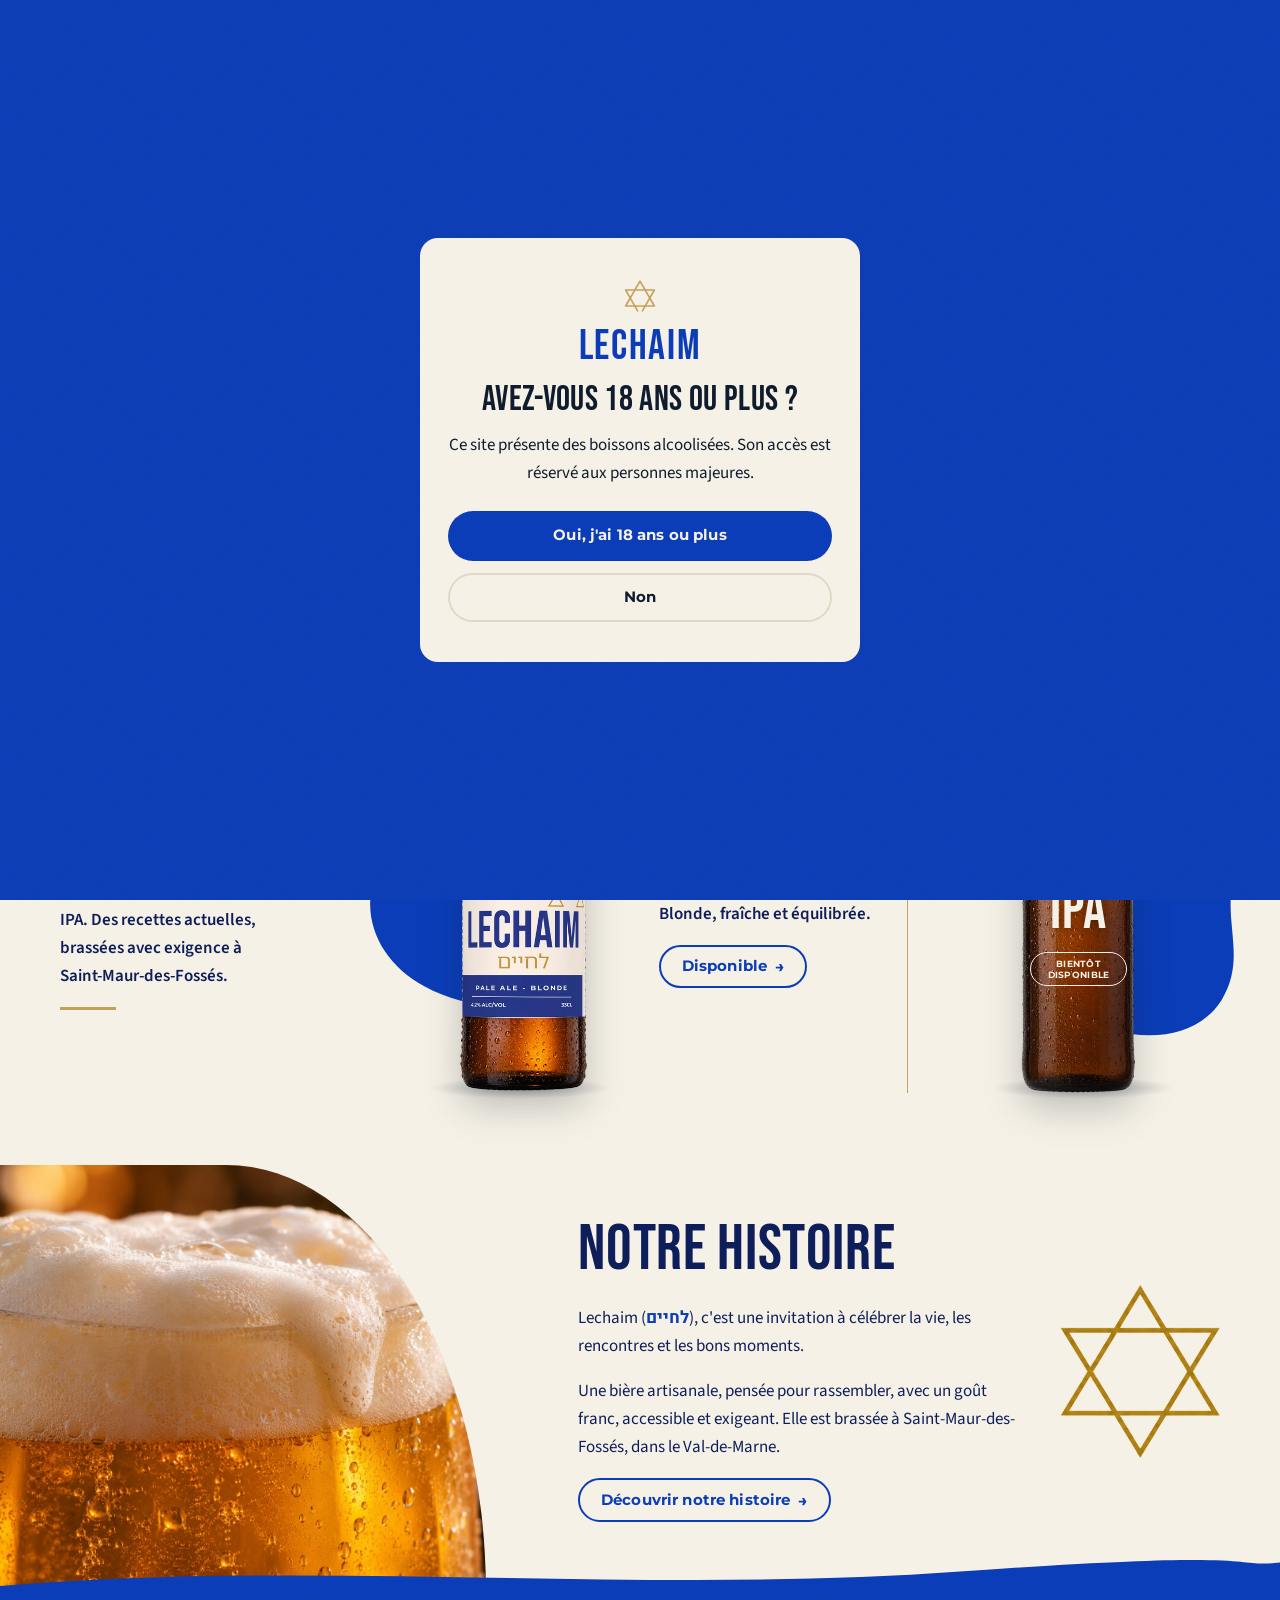
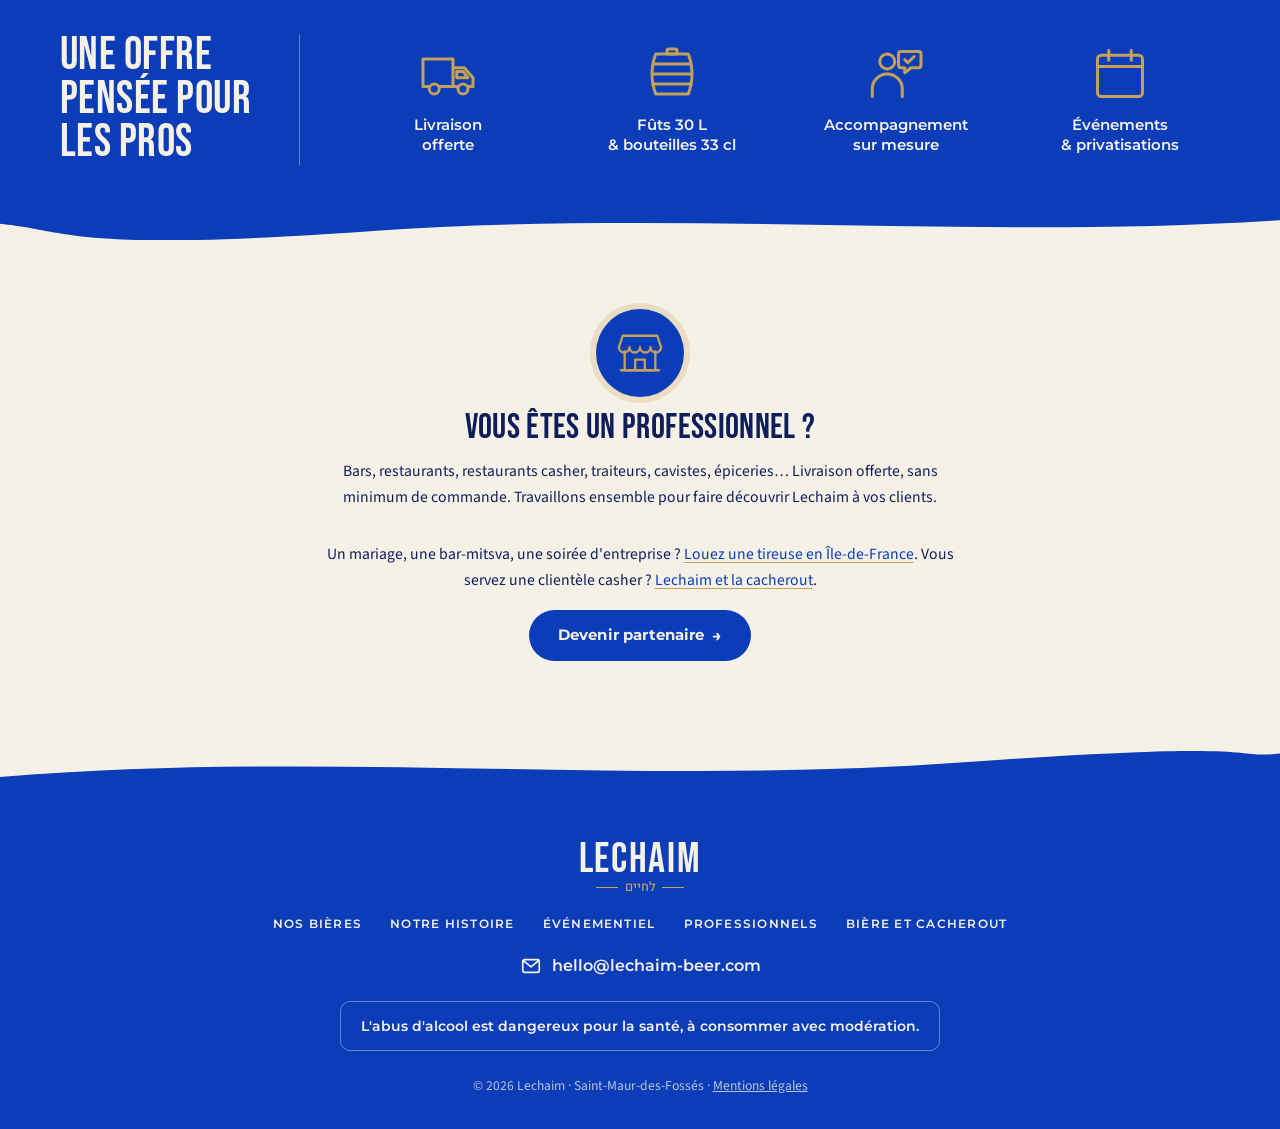
==== commit 49605b29: "SEO : textes et balises réécrits, page Bière et cacherout, FAQ, sitemap et robots.txt Co-Authored-By" ====
--- a/index.html
+++ b/index.html
@@ -3,19 +3,39 @@
 <head>
   <meta charset="utf-8">
   <meta name="viewport" content="width=device-width, initial-scale=1">
-  <title>Lechaim · À la vie, et à tous ceux qui la célèbrent</title>
-  <meta name="description" content="Lechaim, bières artisanales inspirées de la culture du partage. Pale Ale – Blonde 4,2 %, en fût de 30 L et bouteille de 33 cl. Offre dédiée aux professionnels.">
+  <title>Lechaim · Bière artisanale juive brassée à Saint-Maur (94)</title>
+  <meta name="description" content="Lechaim, bière artisanale à l'identité juive, brassée à Saint-Maur-des-Fossés (94). Pale Ale blonde 4,2 % en bouteille 33 cl et fût 30 L, pour les professionnels et vos événements en Île-de-France.">
   <meta name="theme-color" content="#0B3DB8">
   <link rel="canonical" href="https://lechaim-beer.com/">
-  <meta property="og:title" content="Lechaim · À la vie, et à tous ceux qui la célèbrent">
-  <meta property="og:description" content="Lechaim, bières artisanales inspirées de la culture du partage. Pale Ale – Blonde 4,2 %, en fût de 30 L et bouteille de 33 cl. Offre dédiée aux professionnels.">
+  <meta property="og:title" content="Lechaim · Bière artisanale juive brassée à Saint-Maur (94)">
+  <meta property="og:description" content="Lechaim, bière artisanale à l'identité juive, brassée à Saint-Maur-des-Fossés (94). Pale Ale blonde 4,2 % en bouteille 33 cl et fût 30 L, pour les professionnels et vos événements en Île-de-France.">
   <meta property="og:type" content="website">
   <meta property="og:url" content="https://lechaim-beer.com/">
   <link rel="icon" href="assets/img/favicon.svg" type="image/svg+xml">
   <link rel="preconnect" href="https://fonts.googleapis.com">
   <link rel="preconnect" href="https://fonts.gstatic.com" crossorigin>
+  <link rel="preconnect" href="https://api.web3forms.com">
   <link href="https://fonts.googleapis.com/css2?family=Bebas+Neue&family=Heebo:wght@500;700&family=Montserrat:wght@500;600;700&family=Source+Sans+3:wght@400;600&display=swap" rel="stylesheet">
-  <link rel="stylesheet" href="assets/css/style.css?v=2026112404">
+  <link rel="stylesheet" href="assets/css/style.css?v=2026112419">
+  <script type="application/ld+json">
+{
+  "@context": "https://schema.org",
+  "@type": "Brewery",
+  "name": "Lechaim",
+  "alternateName": "לחיים",
+  "url": "https://lechaim-beer.com/",
+  "email": "hello@lechaim-beer.com",
+  "description": "Bière artisanale à l'identité juive, brassée à Saint-Maur-des-Fossés (94).",
+  "address": {
+    "@type": "PostalAddress",
+    "addressLocality": "Saint-Maur-des-Fossés",
+    "postalCode": "94100",
+    "addressRegion": "Île-de-France",
+    "addressCountry": "FR"
+  },
+  "areaServed": "Île-de-France"
+}
+  </script>
 </head>
 <body>
 
@@ -107,7 +127,7 @@
       <div class="container home-hero__inner">
         <h1>À la vie, et à tous ceux qui la célèbrent</h1>
         <span class="rule" aria-hidden="true"></span>
-        <p class="home-hero__lead">Des bières artisanales, modernes et conviviales, inspirées de la culture du partage.</p>
+        <p class="home-hero__lead">Une bière artisanale à l'identité juive, brassée à Saint-Maur-des-Fossés (94). Moderne, conviviale, inspirée de la culture du partage.</p>
         <a class="btn btn--cream btn--arrow" href="pros.html#partenaire">Devenir partenaire</a>
       </div>
       <svg class="wave wave--bottom" viewBox="0 0 1440 120" preserveAspectRatio="none" aria-hidden="true">
@@ -120,7 +140,7 @@
       <div class="container home-beers__inner">
         <div class="home-beers__intro">
           <h2 class="title-xl">Nos bières</h2>
-          <p>Des recettes actuelles, équilibrées et brassées avec exigence.</p>
+          <p>Une Pale Ale blonde aux houblons Chinook et Amarillo, et bientôt une IPA. Des recettes actuelles, brassées avec exigence à Saint-Maur-des-Fossés.</p>
           <span class="rule" aria-hidden="true"></span>
         </div>
         <div class="home-beer">
@@ -153,7 +173,7 @@
         <div class="home-story__text">
           <h2 class="title-xl">Notre histoire</h2>
           <p>Lechaim (<span lang="he" dir="rtl" class="he-inline">לחיים</span>), c'est une invitation à célébrer la vie, les rencontres et les bons moments.</p>
-          <p>Une bière artisanale, pensée pour rassembler, avec un goût franc, accessible et exigeant.</p>
+          <p>Une bière artisanale, pensée pour rassembler, avec un goût franc, accessible et exigeant. Elle est brassée à Saint-Maur-des-Fossés, dans le Val-de-Marne.</p>
           <a class="btn btn--outline btn--arrow" href="histoire.html">Découvrir notre histoire</a>
         </div>
         <img class="home-story__star" src="assets/img/visuels/motif-etoile.png" alt="" aria-hidden="true">
@@ -179,7 +199,8 @@
         <div class="home-find__pro">
           <span class="home-find__badge" aria-hidden="true"><svg><use href="#i-pro"/></svg></span>
           <h3>Vous êtes un professionnel ?</h3>
-          <p>Bars, restaurants, cavistes, hôtels, entreprises… Travaillons ensemble pour faire découvrir Lechaim à vos clients.</p>
+          <p>Bars, restaurants, restaurants casher, traiteurs, cavistes, épiceries… Livraison offerte, sans minimum de commande. Travaillons ensemble pour faire découvrir Lechaim à vos clients.</p>
+          <p class="home-find__more">Un mariage, une bar-mitsva, une soirée d'entreprise ? <a href="evenements.html">Louez une tireuse en Île-de-France</a>. Vous servez une clientèle casher ? <a href="biere-casher.html">Lechaim et la cacherout</a>.</p>
           <a class="btn btn--blue btn--arrow" href="pros.html">Devenir partenaire</a>
         </div>
       </div>
@@ -197,6 +218,7 @@
         <a href="histoire.html">Notre histoire</a>
         <a href="evenements.html">Événementiel</a>
         <a href="pros.html">Professionnels</a>
+        <a href="biere-casher.html">Bière et cacherout</a>
       </nav>
       <a class="site-footer__mail" href="mailto:hello@lechaim-beer.com"><svg class="icon" aria-hidden="true"><use href="#i-mail"/></svg>hello@lechaim-beer.com</a>
       <p class="site-footer__legal">L'abus d'alcool est dangereux pour la santé, à consommer avec modération.</p>
@@ -204,6 +226,6 @@
     </div>
   </footer>
 
-  <script src="assets/js/main.js?v=2026112404"></script>
+  <script src="assets/js/main.js?v=2026112408"></script>
 </body>
 </html>
--- a/assets/css/style.css
+++ b/assets/css/style.css
@@ -1089,3 +1089,18 @@
 .mform-done__text { color: var(--ink); max-width: 44ch; margin: 0 0 8px; }
 .mform-done__text a { color: var(--blue); font-weight: 600; }
 .mform-done__text a { white-space: nowrap; }
+/* Formulaires : bouton qui tourne pendant l'envoi */
+.mform__submit.is-sending { cursor: progress; }
+.mform__submit.is-sending::after { content: ""; width: 1em; height: 1em; border: 2px solid currentColor; border-right-color: transparent; border-radius: 50%; animation: mform-spin .8s linear infinite; }
+@keyframes mform-spin { to { transform: rotate(360deg); } }
+
+/* FAQ (Événementiel, Bière et cacherout) */
+.faq { max-width: 820px; display: grid; gap: 12px; }
+.faq__item { background: #fffdf8; border: 1px solid var(--sand); border-radius: var(--radius); padding: 0 24px; }
+.faq__item summary { cursor: pointer; list-style: none; padding: 18px 32px 18px 0; position: relative; font-family: "Montserrat", sans-serif; font-weight: 600; color: var(--blue); }
+.faq__item summary::-webkit-details-marker { display: none; }
+.faq__item summary::after { content: "+"; position: absolute; right: 0; top: 50%; transform: translateY(-50%); font-size: 1.4rem; color: var(--gold); }
+.faq__item[open] summary::after { content: "–"; }
+.faq__item p { margin: 0 0 18px; }
+.faq__item a, .home-find__more a { color: var(--blue); text-decoration-color: var(--gold); text-underline-offset: 3px; }
+.home-find__more { font-size: .95rem; margin-top: 1rem; }
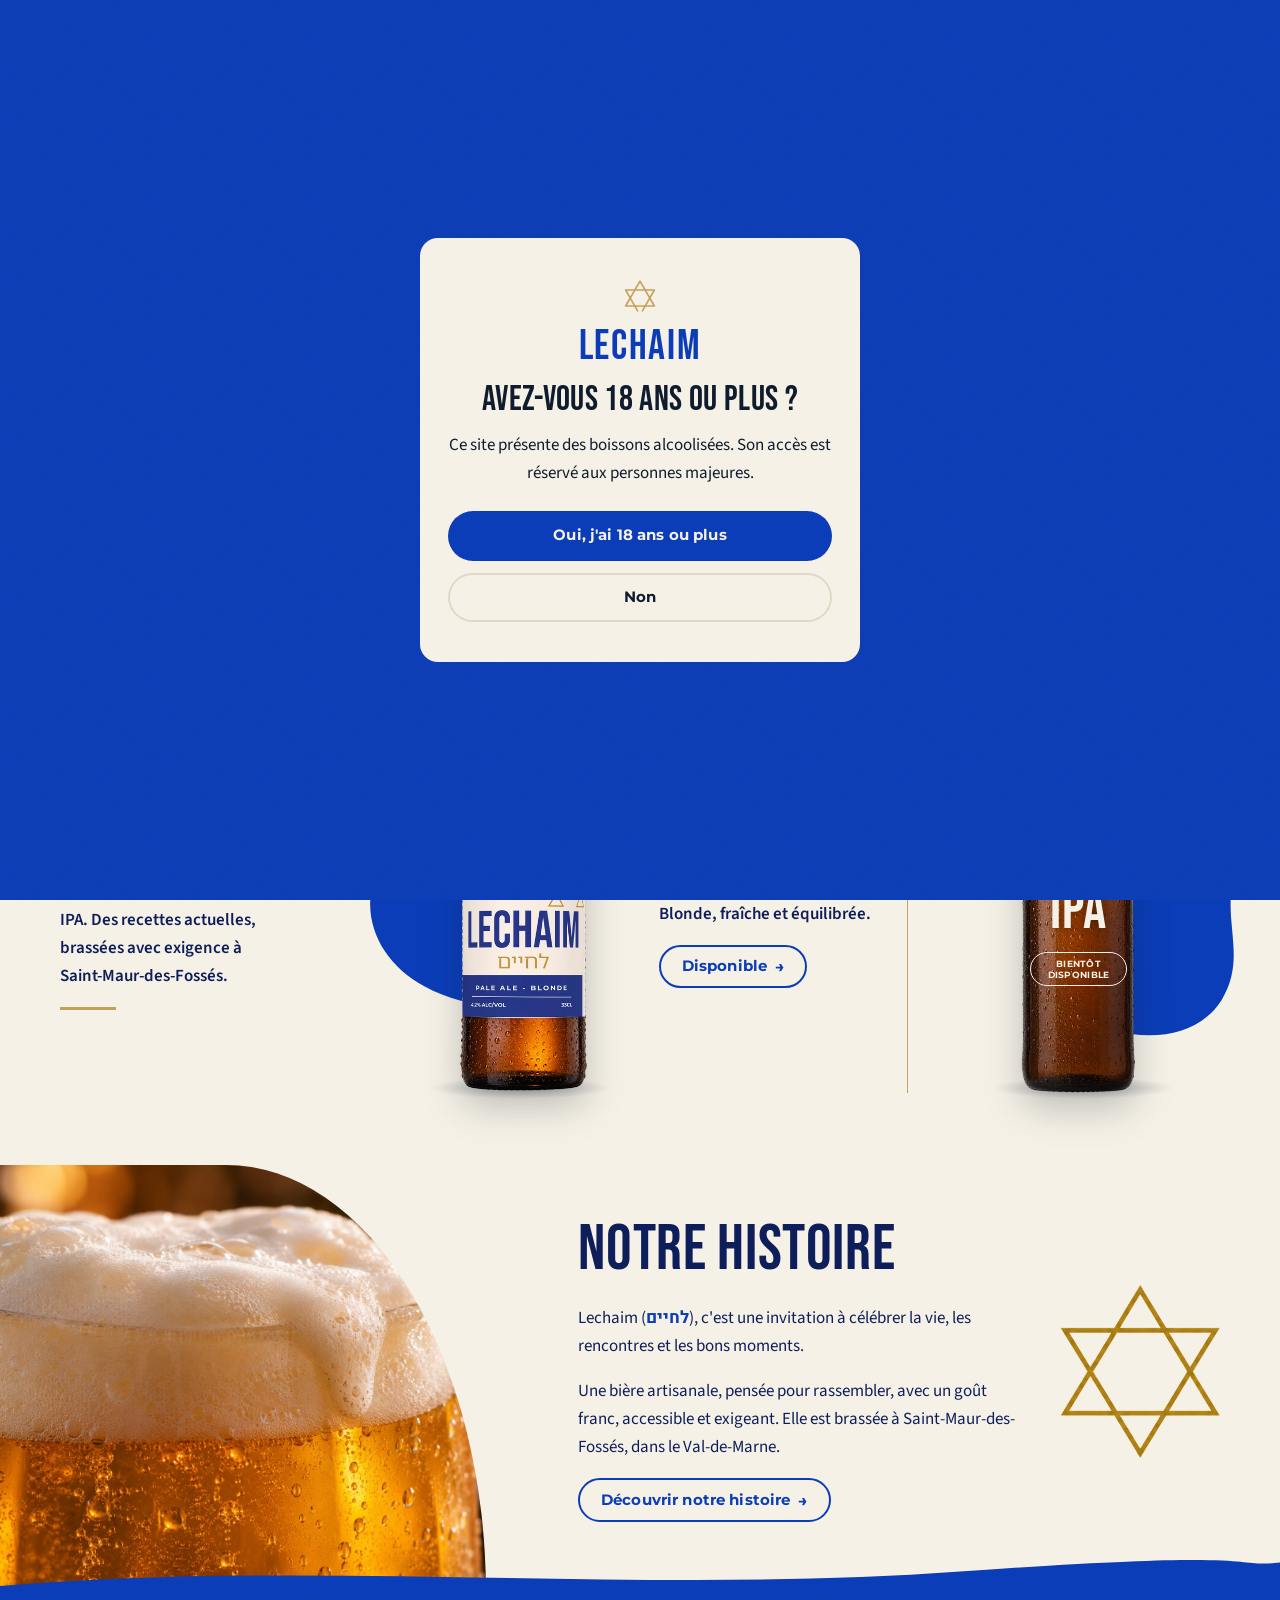
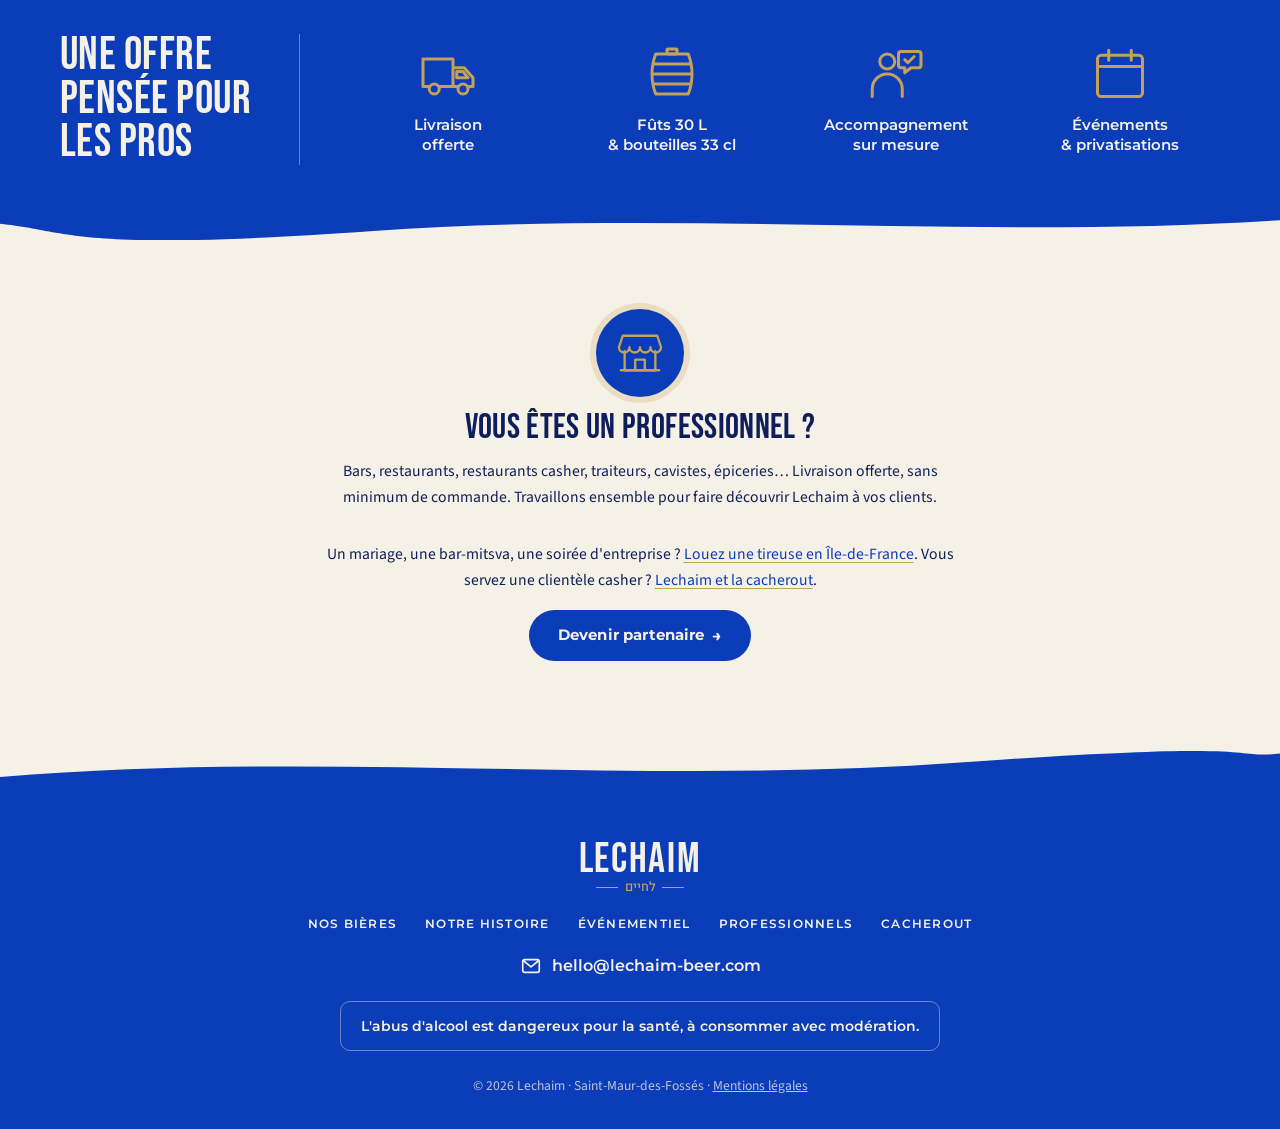
==== commit 7bfb12b6: "Menu et pied de page : lien « Cacherout » Co-Authored-By: Claude Opus 5.5 <noreply@anthropic.com> Cl" ====
--- a/index.html
+++ b/index.html
@@ -112,6 +112,7 @@
         <a href="bieres.html">Nos bières</a>
         <a href="histoire.html">Notre histoire</a>
         <a href="evenements.html">Événementiel</a>
+        <a href="biere-casher.html">Cacherout</a>
         <a class="btn btn--blue btn--sm btn--arrow btn--pro" href="pros.html">Professionnels</a>
       </nav>
     </div>
@@ -218,7 +219,7 @@
         <a href="histoire.html">Notre histoire</a>
         <a href="evenements.html">Événementiel</a>
         <a href="pros.html">Professionnels</a>
-        <a href="biere-casher.html">Bière et cacherout</a>
+        <a href="biere-casher.html">Cacherout</a>
       </nav>
       <a class="site-footer__mail" href="mailto:hello@lechaim-beer.com"><svg class="icon" aria-hidden="true"><use href="#i-mail"/></svg>hello@lechaim-beer.com</a>
       <p class="site-footer__legal">L'abus d'alcool est dangereux pour la santé, à consommer avec modération.</p>
--- a/assets/css/style.css
+++ b/assets/css/style.css
@@ -525,6 +525,7 @@
 @media (max-width: 960px) {
   .home-beers__inner { grid-template-columns: 1fr 1fr; }
   .home-beers__intro { grid-column: 1 / -1; }
+  .home-beers__intro p { max-width: 60ch; }
 }
 @media (max-width: 600px) {
   .home-beers__inner { grid-template-columns: 1fr; }
@@ -1104,3 +1105,7 @@
 .faq__item p { margin: 0 0 18px; }
 .faq__item a, .home-find__more a { color: var(--blue); text-decoration-color: var(--gold); text-underline-offset: 3px; }
 .home-find__more { font-size: .95rem; margin-top: 1rem; }
+
+/* ===== Photos définitives (25/11) ===== */
+.bhero__visual img { object-position: 72% 50%; }
+@media (max-width: 860px) { .bhero__visual img { object-position: 76% 50%; } }
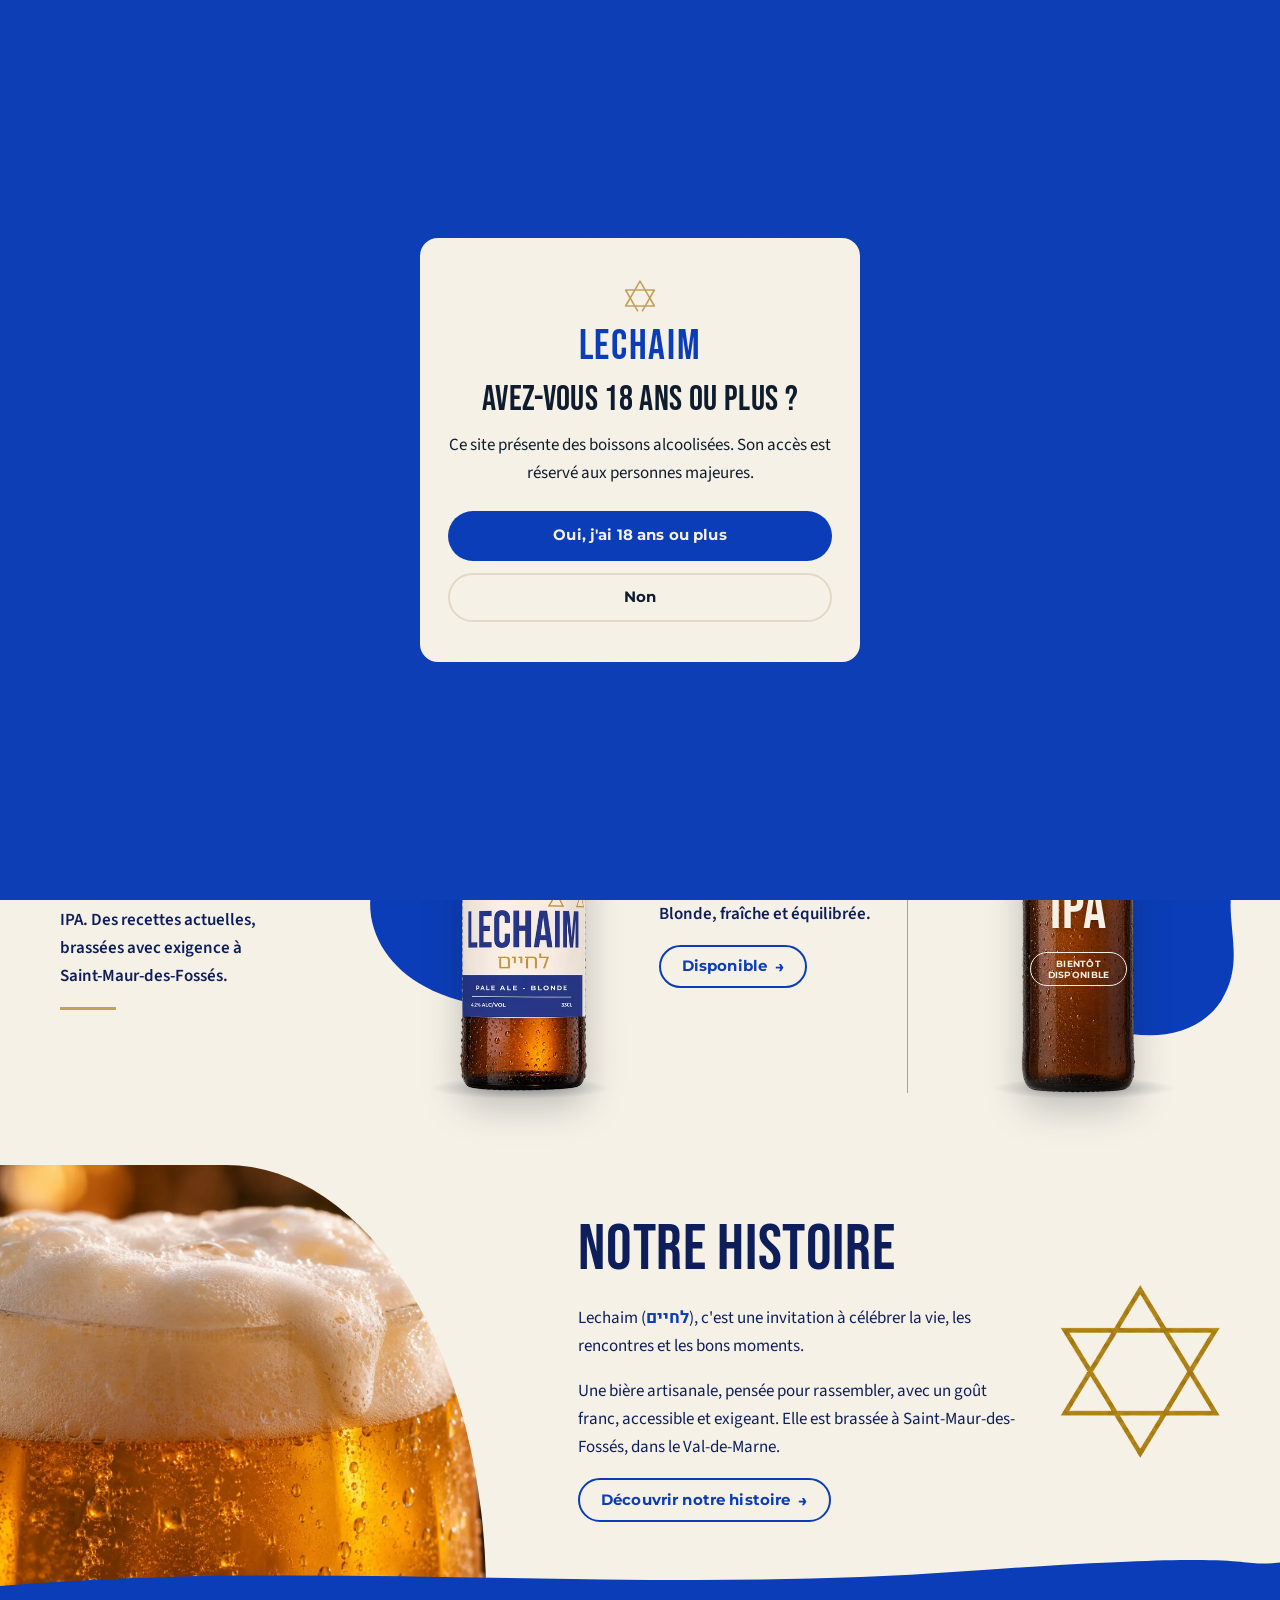
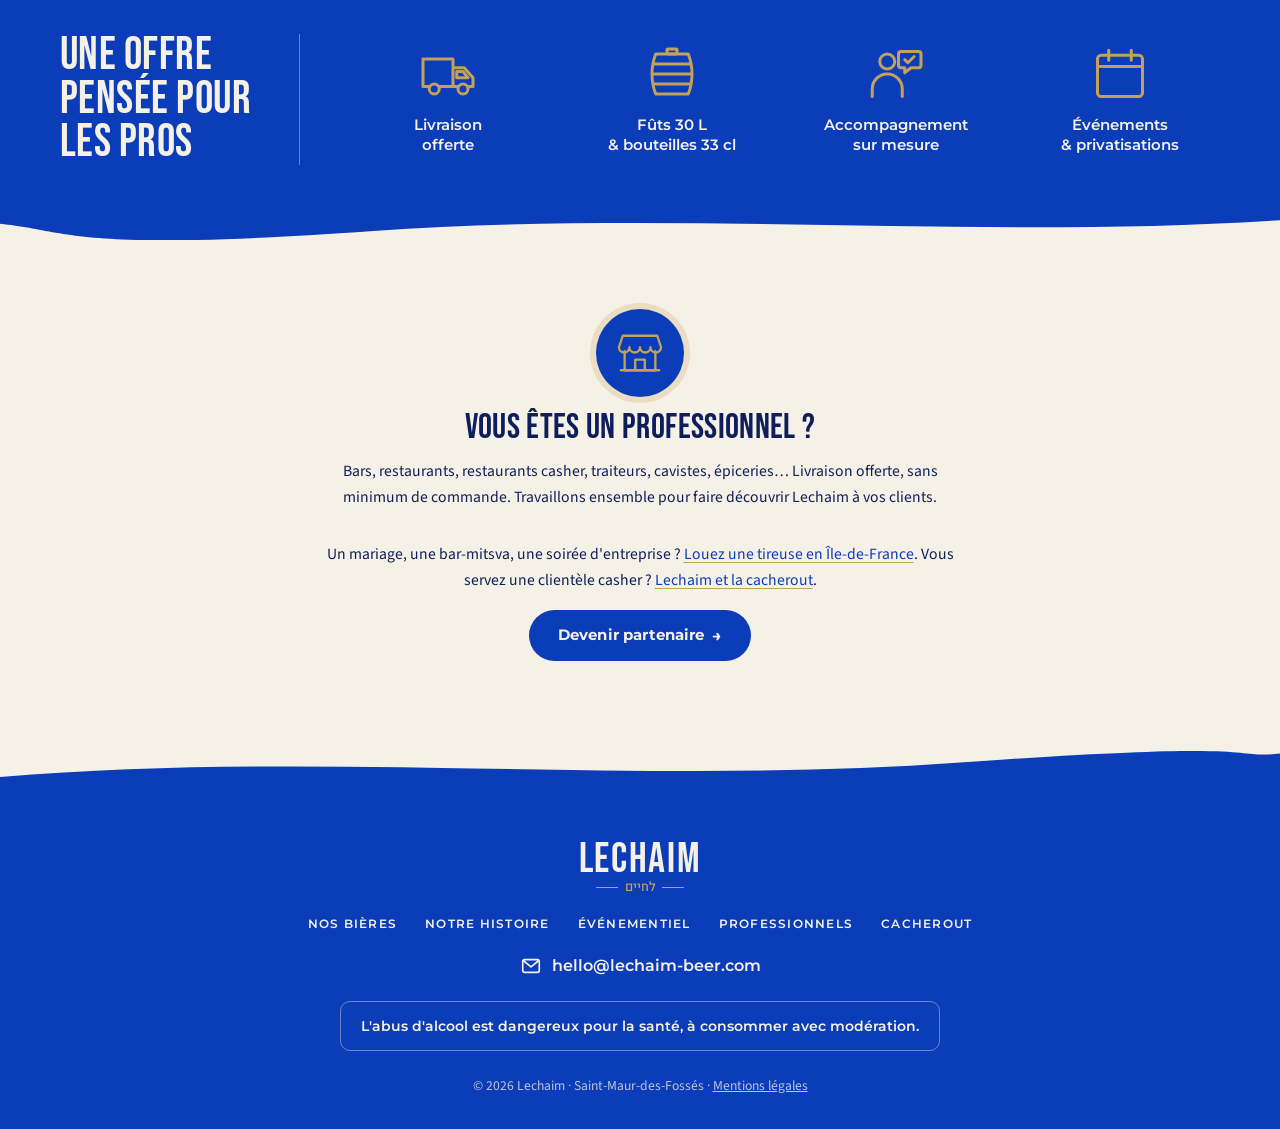
==== commit 5e41c5dd: "SEO : balises de partage, données structurées, images WebP renommées, favicons, sitemap et page 404 " ====
--- a/index.html
+++ b/index.html
@@ -4,36 +4,81 @@
   <meta charset="utf-8">
   <meta name="viewport" content="width=device-width, initial-scale=1">
   <title>Lechaim · Bière artisanale juive brassée à Saint-Maur (94)</title>
-  <meta name="description" content="Lechaim, bière artisanale à l'identité juive, brassée à Saint-Maur-des-Fossés (94). Pale Ale blonde 4,2 % en bouteille 33 cl et fût 30 L, pour les professionnels et vos événements en Île-de-France.">
+  <meta name="description" content="Lechaim, bière artisanale à l&#x27;identité juive brassée à Saint-Maur-des-Fossés (94). Pale Ale blonde 4,2 % en bouteille et en fût, pour les pros et vos événements.">
+  <meta name="robots" content="index, follow, max-image-preview:large">
   <meta name="theme-color" content="#0B3DB8">
   <link rel="canonical" href="https://lechaim-beer.com/">
+  <meta property="og:site_name" content="Lechaim">
+  <meta property="og:locale" content="fr_FR">
+  <meta property="og:type" content="website">
   <meta property="og:title" content="Lechaim · Bière artisanale juive brassée à Saint-Maur (94)">
-  <meta property="og:description" content="Lechaim, bière artisanale à l'identité juive, brassée à Saint-Maur-des-Fossés (94). Pale Ale blonde 4,2 % en bouteille 33 cl et fût 30 L, pour les professionnels et vos événements en Île-de-France.">
-  <meta property="og:type" content="website">
+  <meta property="og:description" content="Lechaim, bière artisanale à l&#x27;identité juive brassée à Saint-Maur-des-Fossés (94). Pale Ale blonde 4,2 % en bouteille et en fût, pour les pros et vos événements.">
   <meta property="og:url" content="https://lechaim-beer.com/">
+  <meta property="og:image" content="https://lechaim-beer.com/assets/img/partage/lechaim-accueil.jpg">
+  <meta property="og:image:width" content="1200">
+  <meta property="og:image:height" content="630">
+  <meta property="og:image:alt" content="Deux verres de bière Lechaim Pale Ale sur une table en terrasse">
+  <meta name="twitter:card" content="summary_large_image">
+  <meta name="twitter:title" content="Lechaim · Bière artisanale juive brassée à Saint-Maur (94)">
+  <meta name="twitter:description" content="Lechaim, bière artisanale à l&#x27;identité juive brassée à Saint-Maur-des-Fossés (94). Pale Ale blonde 4,2 % en bouteille et en fût, pour les pros et vos événements.">
+  <meta name="twitter:image" content="https://lechaim-beer.com/assets/img/partage/lechaim-accueil.jpg">
+  <meta name="twitter:image:alt" content="Deux verres de bière Lechaim Pale Ale sur une table en terrasse">
   <link rel="icon" href="assets/img/favicon.svg" type="image/svg+xml">
+  <link rel="icon" href="assets/img/favicon-96.png" type="image/png" sizes="96x96">
+  <link rel="icon" href="favicon.ico" sizes="48x48">
+  <link rel="apple-touch-icon" href="apple-touch-icon.png">
   <link rel="preconnect" href="https://fonts.googleapis.com">
   <link rel="preconnect" href="https://fonts.gstatic.com" crossorigin>
   <link rel="preconnect" href="https://api.web3forms.com">
   <link href="https://fonts.googleapis.com/css2?family=Bebas+Neue&family=Heebo:wght@500;700&family=Montserrat:wght@500;600;700&family=Source+Sans+3:wght@400;600&display=swap" rel="stylesheet">
-  <link rel="stylesheet" href="assets/css/style.css?v=2026112419">
+  <link rel="stylesheet" href="assets/css/style.css?v=2026112510">
   <script type="application/ld+json">
 {
   "@context": "https://schema.org",
-  "@type": "Brewery",
-  "name": "Lechaim",
-  "alternateName": "לחיים",
-  "url": "https://lechaim-beer.com/",
-  "email": "hello@lechaim-beer.com",
-  "description": "Bière artisanale à l'identité juive, brassée à Saint-Maur-des-Fossés (94).",
-  "address": {
-    "@type": "PostalAddress",
-    "addressLocality": "Saint-Maur-des-Fossés",
-    "postalCode": "94100",
-    "addressRegion": "Île-de-France",
-    "addressCountry": "FR"
-  },
-  "areaServed": "Île-de-France"
+  "@graph": [
+    {
+      "@type": "Brewery",
+      "@id": "https://lechaim-beer.com/#brasserie",
+      "name": "Lechaim",
+      "alternateName": [
+        "לחיים",
+        "L'chaim",
+        "Le'haïm"
+      ],
+      "url": "https://lechaim-beer.com/",
+      "logo": "https://lechaim-beer.com/apple-touch-icon.png",
+      "image": "https://lechaim-beer.com/assets/img/partage/lechaim-accueil.jpg",
+      "email": "hello@lechaim-beer.com",
+      "description": "Bière artisanale à l'identité juive, brassée à Saint-Maur-des-Fossés (94). Pale Ale blonde en bouteille 33 cl et en fût 30 L, pour les professionnels et les événements en Île-de-France.",
+      "address": {
+        "@type": "PostalAddress",
+        "streetAddress": "5 boulevard de Créteil",
+        "addressLocality": "Saint-Maur-des-Fossés",
+        "postalCode": "94100",
+        "addressRegion": "Île-de-France",
+        "addressCountry": "FR"
+      },
+      "areaServed": {
+        "@type": "AdministrativeArea",
+        "name": "Île-de-France"
+      },
+      "parentOrganization": {
+        "@type": "Organization",
+        "name": "Rupture Brewing Company"
+      },
+      "slogan": "À la vie, et à tous ceux qui la célèbrent"
+    },
+    {
+      "@type": "WebSite",
+      "@id": "https://lechaim-beer.com/#site",
+      "url": "https://lechaim-beer.com/",
+      "name": "Lechaim",
+      "inLanguage": "fr-FR",
+      "publisher": {
+        "@id": "https://lechaim-beer.com/#brasserie"
+      }
+    }
+  ]
 }
   </script>
 </head>
@@ -90,7 +135,7 @@
     <div class="age-gate__card">
       <svg class="age-gate__star" aria-hidden="true"><use href="#star"/></svg>
       <p class="age-gate__logo">LECHAIM</p>
-      <h2 id="age-title">Avez-vous 18 ans ou plus ?</h2>
+      <p class="age-gate__title" id="age-title">Avez-vous 18 ans ou plus ?</p>
       <p>Ce site présente des boissons alcoolisées. Son accès est réservé aux personnes majeures.</p>
       <div class="age-gate__actions">
         <button class="btn btn--blue" id="age-yes">Oui, j'ai 18 ans ou plus</button>
@@ -121,7 +166,7 @@
   <main>
     <!-- HERO -->
     <section class="home-hero">
-      <img class="home-hero__photo" src="assets/img/visuels/hero-verres.jpg" alt="Deux verres Lechaim sur une table en bois, en terrasse" width="1672" height="941">
+      <img decoding="async" class="home-hero__photo" src="assets/img/visuels/verres-biere-lechaim-terrasse.webp" alt="Deux verres de bière artisanale Lechaim Pale Ale sur une table en bois, en terrasse" width="1672" height="941" fetchpriority="high">
       <svg class="home-hero__shape" viewBox="0 0 700 600" preserveAspectRatio="none" aria-hidden="true">
         <path d="M0 0 H610 C 540 90, 580 200, 540 300 C 500 390, 520 500, 500 600 H0 Z" fill="#0B3DB8"/>
       </svg>
@@ -146,7 +191,7 @@
         </div>
         <div class="home-beer">
           <div class="home-beer__visual"><svg class="blob" viewBox="0 0 200 220" aria-hidden="true"><path d="M112 6 C 160 0, 196 34, 186 82 C 178 120, 198 150, 176 186 C 150 226, 92 222, 52 200 C 14 180, -6 140, 10 100 C 22 70, 50 62, 62 38 C 74 16, 88 9, 112 6 Z" fill="#0B3DB8"/></svg>
-            <img class="bottle-img" src="assets/img/visuels/pale-ale-bouteille.webp" alt="Bouteille Lechaim Pale Ale – Blonde, 33 cl" width="420" height="849">
+            <img decoding="async" class="bottle-img" src="assets/img/visuels/lechaim-pale-ale-blonde-bouteille-33cl.webp" alt="Bouteille Lechaim Pale Ale – Blonde, 33 cl" width="420" height="849">
           </div>
           <div class="home-beer__info">
             <h3>Pale Ale<br>4,2 %</h3>
@@ -156,9 +201,9 @@
         </div>
         <div class="home-beer home-beer--soon">
           <div class="home-beer__visual"><svg class="blob" viewBox="0 0 200 220" aria-hidden="true"><path d="M112 6 C 160 0, 196 34, 186 82 C 178 120, 198 150, 176 186 C 150 226, 92 222, 52 200 C 14 180, -6 140, 10 100 C 22 70, 50 62, 62 38 C 74 16, 88 9, 112 6 Z" fill="#0B3DB8"/></svg>
-            <img class="home-beer__rays" src="assets/img/visuels/motif-rayons.png" alt="" aria-hidden="true">
+            <img decoding="async" class="home-beer__rays" src="assets/img/visuels/motif-rayons.webp" alt="" width="400" height="236" loading="lazy" aria-hidden="true">
             <div class="ipa-bottle" role="img" aria-label="Bouteille Lechaim IPA, bientôt disponible">
-              <img src="assets/img/visuels/bouteille-ipa.webp" alt="" width="420" height="860">
+              <img decoding="async" src="assets/img/visuels/lechaim-ipa-bouteille.webp" alt="" width="420" height="860" loading="lazy">
               <span class="ipa-bottle__name">IPA</span>
               <span class="ipa-bottle__badge">Bientôt<br>disponible</span>
             </div>
@@ -169,7 +214,7 @@
 
     <!-- NOTRE HISTOIRE -->
     <section class="home-story" id="histoire">
-      <img class="home-story__photo" src="assets/img/visuels/mousse.jpg" alt="" width="1448" height="1086" loading="lazy">
+      <img decoding="async" class="home-story__photo" src="assets/img/visuels/mousse-biere-blonde.webp" alt="Mousse d'une bière blonde Lechaim dans un verre" width="1448" height="1086" loading="lazy">
       <div class="container home-story__inner">
         <div class="home-story__text">
           <h2 class="title-xl">Notre histoire</h2>
@@ -177,7 +222,7 @@
           <p>Une bière artisanale, pensée pour rassembler, avec un goût franc, accessible et exigeant. Elle est brassée à Saint-Maur-des-Fossés, dans le Val-de-Marne.</p>
           <a class="btn btn--outline btn--arrow" href="histoire.html">Découvrir notre histoire</a>
         </div>
-        <img class="home-story__star" src="assets/img/visuels/motif-etoile.png" alt="" aria-hidden="true">
+        <img decoding="async" class="home-story__star" src="assets/img/visuels/motif-etoile.webp" alt="" width="300" height="325" loading="lazy" aria-hidden="true">
       </div>
     </section>
 
--- a/assets/css/style.css
+++ b/assets/css/style.css
@@ -273,7 +273,7 @@
 }
 .age-gate__star { width: 40px; height: 40px; color: var(--gold); margin: 0 auto 8px; }
 .age-gate__logo { font: 400 2.6rem/1 var(--f-display); color: var(--blue); letter-spacing: .04em; margin-bottom: 1rem; }
-.age-gate h2 { font-size: 2.2rem; color: var(--night); }
+.age-gate__title { font: 400 2.2rem/.95 var(--f-display); letter-spacing: .01em; color: var(--night); margin: 0 0 .4em; }
 .age-gate__actions { display: grid; gap: 12px; margin-top: 1.5rem; }
 
 @media (prefers-reduced-motion: reduce) {
@@ -304,8 +304,8 @@
 
 .prose { max-width: 720px; }
 .prose h2 { margin-top: .2em; }
-.prose a:not(.link-arrow) { color: var(--blue); text-decoration-color: var(--gold); text-underline-offset: 3px; }
-.section--night .prose a:not(.link-arrow) { color: var(--gold); }
+.prose a:not(.link-arrow):not(.btn) { color: var(--blue); text-decoration-color: var(--gold); text-underline-offset: 3px; }
+.section--night .prose a:not(.link-arrow):not(.btn) { color: var(--gold); }
 .prose--flush { max-width: none; }
 .link-arrow--gold { color: var(--gold); }
 .news-card--blue .link-arrow { color: var(--cream); }
